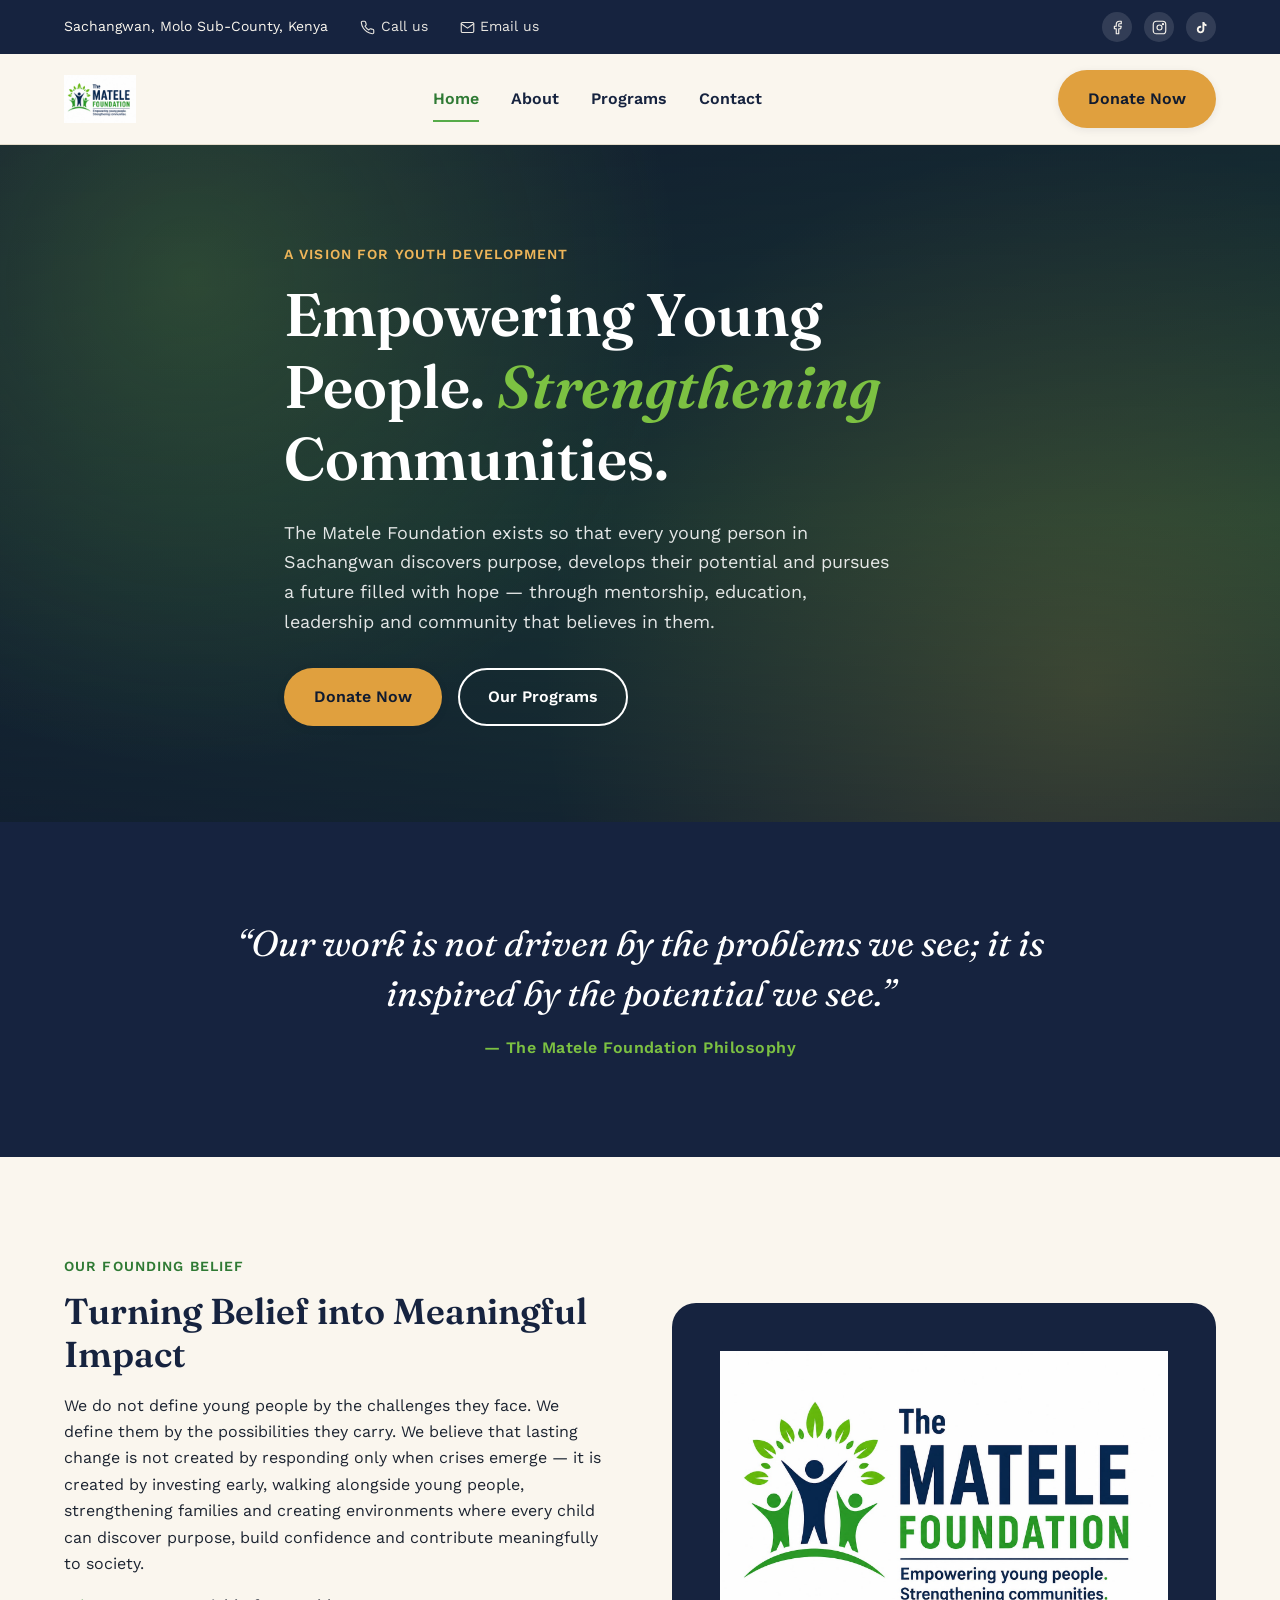
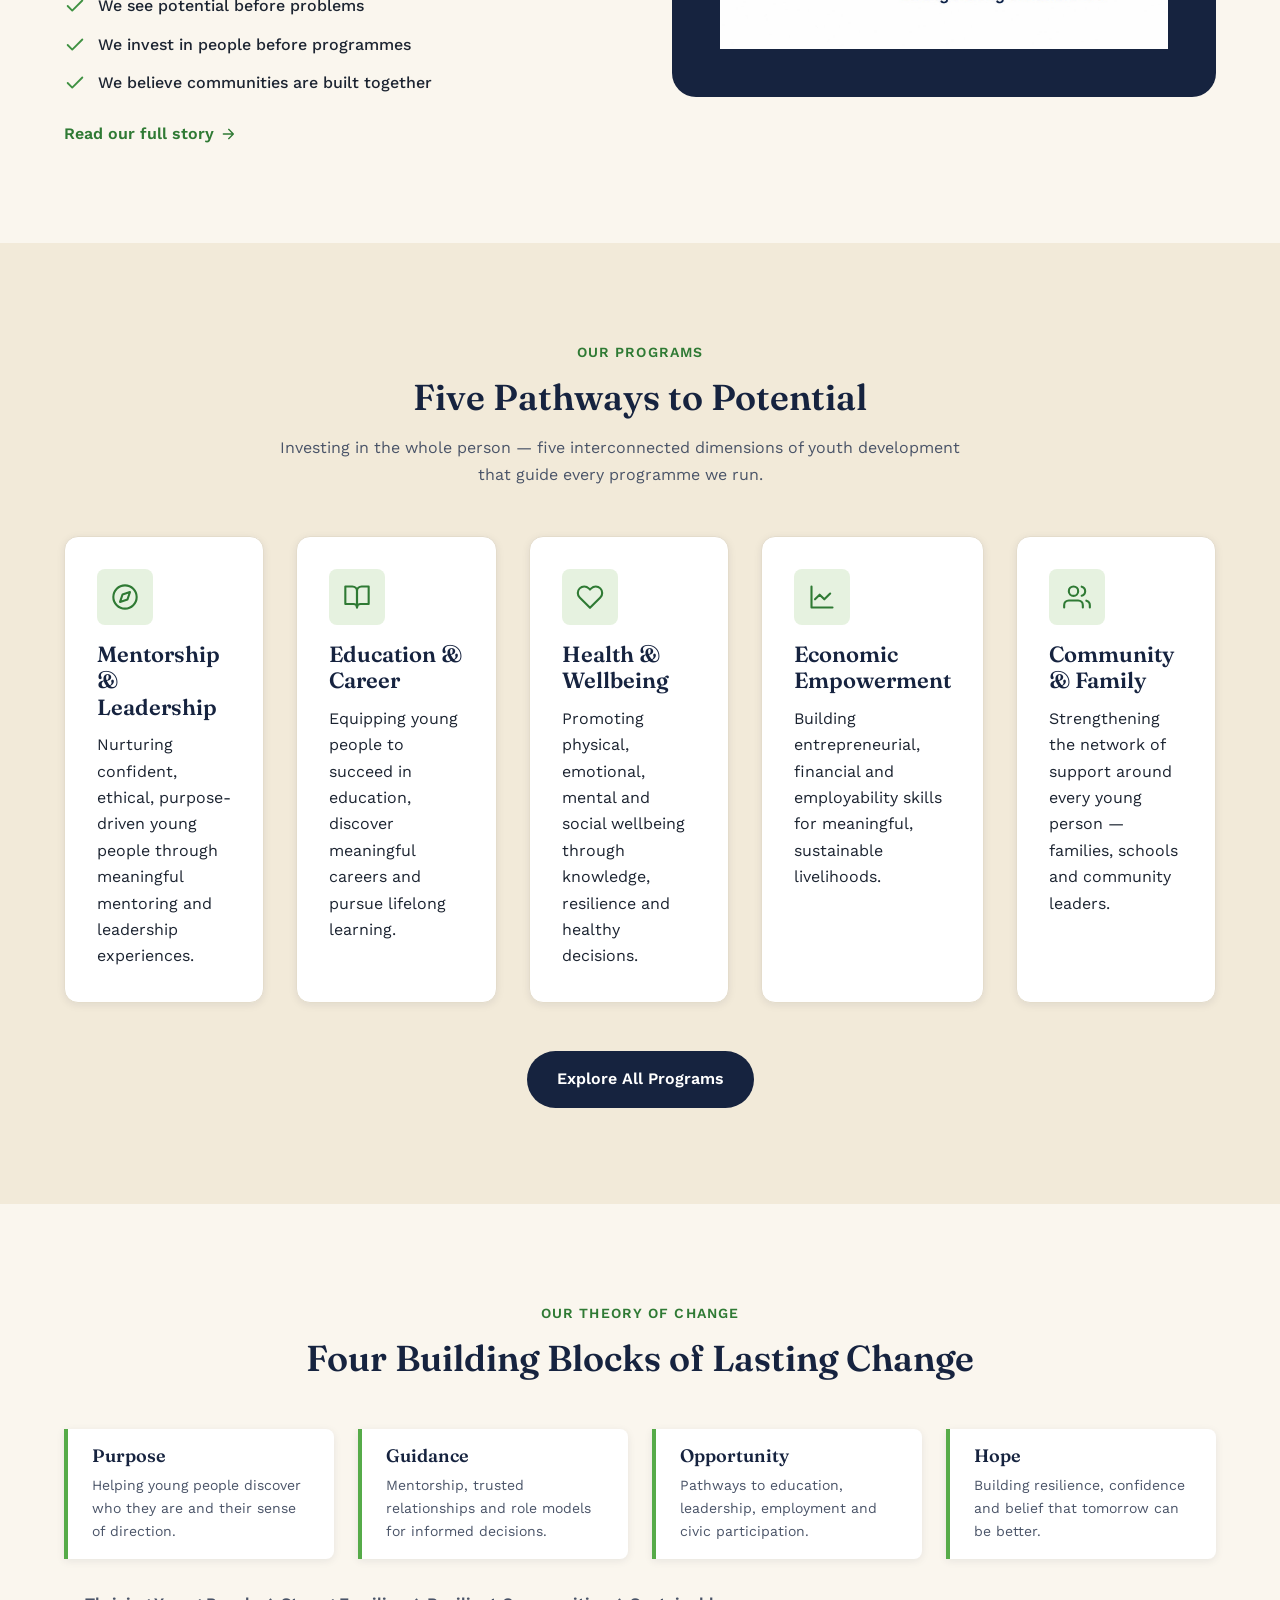
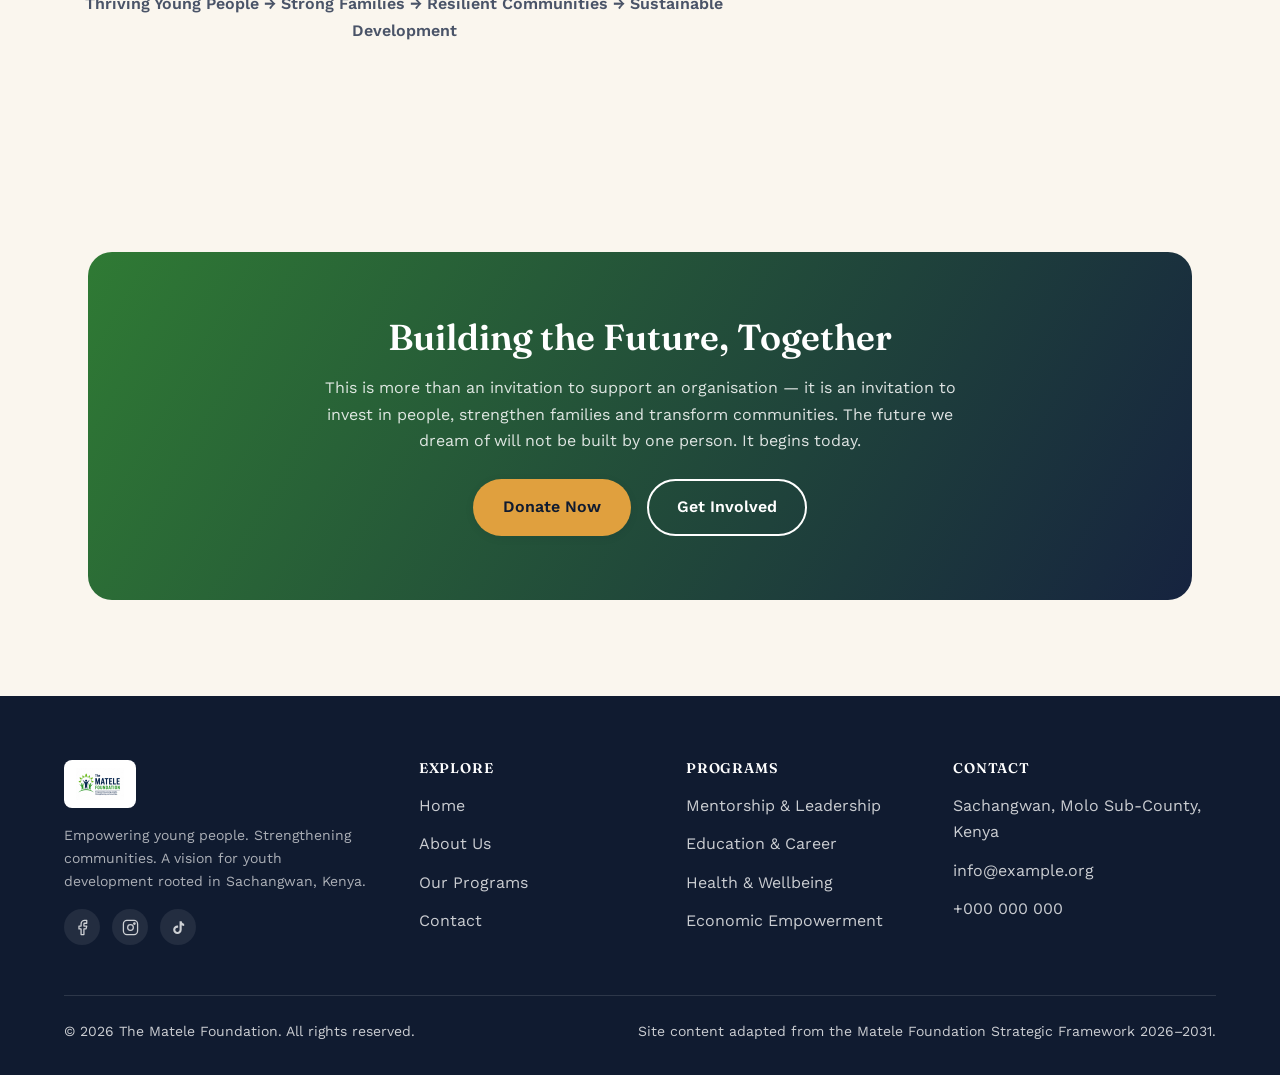
==== index.html @ 66186ff9 "Initial commit: Matele Foundation website Static responsive site (Home, About, Programs, Contact) bu" ====
<!DOCTYPE html>
<html lang="en">
<head>
  <meta charset="UTF-8" />
  <meta name="viewport" content="width=device-width, initial-scale=1" />
  <title>The Matele Foundation | Empowering Young People, Strengthening Communities</title>
  <meta name="description" content="The Matele Foundation is a youth development organisation in Sachangwan, Kenya, empowering children and young people through mentorship, education, leadership and community partnership." />
  <link rel="icon" href="assets/images/matele-logo.jpeg" type="image/jpeg" />
  <link rel="preconnect" href="https://fonts.googleapis.com" />
  <link rel="preconnect" href="https://fonts.gstatic.com" crossorigin />
  <link href="https://fonts.googleapis.com/css2?family=Fraunces:ital,wght@0,600;0,700;1,600&family=Work+Sans:wght@400;500;600;700&display=swap" rel="stylesheet" />
  <link rel="stylesheet" href="css/style.css" />
</head>
<body>
  <a class="skip-link" href="#main">Skip to main content</a>

  <div class="topbar">
    <div class="container">
      <div class="topbar-info">
        <span>
          <!-- TODO: add physical address here -->
          Sachangwan, Molo Sub-County, Kenya
        </span>
        <a href="tel:+000000000">
          <svg width="15" height="15" viewBox="0 0 24 24" fill="none" stroke="currentColor" stroke-width="1.8" stroke-linecap="round" stroke-linejoin="round"><path d="M22 16.92v3a2 2 0 0 1-2.18 2 19.79 19.79 0 0 1-8.63-3.07 19.5 19.5 0 0 1-6-6 19.79 19.79 0 0 1-3.07-8.67A2 2 0 0 1 4.11 2h3a2 2 0 0 1 2 1.72c.127.96.362 1.903.7 2.81a2 2 0 0 1-.45 2.11L8.09 9.91a16 16 0 0 0 6 6l1.27-1.27a2 2 0 0 1 2.11-.45c.907.338 1.85.573 2.81.7A2 2 0 0 1 22 16.92z"/></svg>
          <!-- TODO: add phone number here -->
          Call us
        </a>
        <a href="mailto:info@example.org">
          <svg width="15" height="15" viewBox="0 0 24 24" fill="none" stroke="currentColor" stroke-width="1.8" stroke-linecap="round" stroke-linejoin="round"><path d="M4 4h16v16H4z" stroke="none"/><path d="M22 6 12 13 2 6"/><rect x="2" y="4" width="20" height="16" rx="2"/></svg>
          <!-- TODO: add email address here -->
          Email us
        </a>
      </div>
      <div class="topbar-social">
<a href="https://www.facebook.com/share/1H4xpjEiQx/" target="_blank" rel="noopener" aria-label="Facebook"><svg viewBox="0 0 24 24" fill="none" stroke="currentColor" stroke-width="1.8" stroke-linecap="round" stroke-linejoin="round"><path d="M18 2h-3a5 5 0 0 0-5 5v3H7v4h3v8h4v-8h3l1-4h-4V7a1 1 0 0 1 1-1h3z"/></svg></a>
        <a href="https://www.instagram.com/thematelefoundation?igsh=NDdiMDM2cmlqcXQ2" target="_blank" rel="noopener" aria-label="Instagram"><svg viewBox="0 0 24 24" fill="none" stroke="currentColor" stroke-width="1.8" stroke-linecap="round" stroke-linejoin="round"><rect x="2" y="2" width="20" height="20" rx="5"/><circle cx="12" cy="12" r="4"/><circle cx="17.5" cy="6.5" r="1"/></svg></a>
        <a href="https://www.tiktok.com/@thematelefoundation?_r=1&amp;_t=ZT-98UQlSihZBl" target="_blank" rel="noopener" aria-label="TikTok"><svg viewBox="0 0 24 24" fill="currentColor" stroke="none"><path d="M16.5 3c.3 1.9 1.6 3.4 3.5 3.8v3c-1.3 0-2.5-.4-3.5-1.1v6.6c0 3.3-2.7 6-6 6s-6-2.7-6-6 2.7-6 6-6c.3 0 .7 0 1 .1v3.1c-.3-.1-.7-.2-1-.2-1.7 0-3 1.3-3 3s1.3 3 3 3 3-1.3 3-3V3h3z"/></svg></a>
      </div>
    </div>
  </div>

  <header class="site-header">
    <div class="container navbar">
      <a class="brand" href="index.html">
        <img src="assets/images/matele-logo.jpeg" alt="The Matele Foundation logo" />
      </a>

      <nav class="nav-links" id="nav-links" aria-label="Primary">
        <a href="index.html" aria-current="page">Home</a>
        <a href="about.html">About</a>
        <a href="programs.html">Programs</a>
        <a href="contact.html">Contact</a>
      </nav>

      <div class="nav-actions">
        <a class="btn btn-cta" href="contact.html#donate">Donate Now</a>
        <button class="nav-toggle" aria-label="Toggle navigation menu" aria-expanded="false" aria-controls="nav-links">
          <svg viewBox="0 0 24 24" fill="none" stroke="currentColor" stroke-width="1.8" stroke-linecap="round" stroke-linejoin="round"><path d="M3 6h18M3 12h18M3 18h18"/></svg>
        </button>
      </div>
    </div>
  </header>

  <main id="main">
    <section class="hero">
      <div class="hero-pattern" aria-hidden="true"></div>
      <div class="container hero-inner">
        <span class="eyebrow">A Vision for Youth Development</span>
        <h1>Empowering Young People. <em>Strengthening</em> Communities.</h1>
        <p class="lead">
          The Matele Foundation exists so that every young person in Sachangwan discovers
          purpose, develops their potential and pursues a future filled with hope &mdash;
          through mentorship, education, leadership and community that believes in them.
        </p>
        <div class="hero-actions">
          <a class="btn btn-cta" href="contact.html#donate">Donate Now</a>
          <a class="btn btn-outline on-dark" href="programs.html">Our Programs</a>
        </div>
      </div>
    </section>

    <section class="quote-band">
      <div class="container reveal">
        <blockquote>
          &ldquo;Our work is not driven by the problems we see; it is inspired by the potential we see.&rdquo;
        </blockquote>
        <cite>&mdash; The Matele Foundation Philosophy</cite>
      </div>
    </section>

    <section>
      <div class="container split">
        <div class="reveal">
          <span class="eyebrow">Our Founding Belief</span>
          <h2>Turning Belief into Meaningful Impact</h2>
          <p>
            We do not define young people by the challenges they face. We define them by the
            possibilities they carry. We believe that lasting change is not created by responding
            only when crises emerge &mdash; it is created by investing early, walking alongside
            young people, strengthening families and creating environments where every child
            can discover purpose, build confidence and contribute meaningfully to society.
          </p>
          <ul class="check-list">
            <li>
              <svg viewBox="0 0 24 24" fill="none" stroke="currentColor" stroke-width="2" stroke-linecap="round" stroke-linejoin="round"><path d="M20 6 9 17l-5-5"/></svg>
              We see potential before problems
            </li>
            <li>
              <svg viewBox="0 0 24 24" fill="none" stroke="currentColor" stroke-width="2" stroke-linecap="round" stroke-linejoin="round"><path d="M20 6 9 17l-5-5"/></svg>
              We invest in people before programmes
            </li>
            <li>
              <svg viewBox="0 0 24 24" fill="none" stroke="currentColor" stroke-width="2" stroke-linecap="round" stroke-linejoin="round"><path d="M20 6 9 17l-5-5"/></svg>
              We believe communities are built together
            </li>
          </ul>
          <a class="card-link" href="about.html">
            Read our full story
            <svg viewBox="0 0 24 24" fill="none" stroke="currentColor" stroke-width="2" stroke-linecap="round" stroke-linejoin="round"><path d="M5 12h14M13 5l7 7-7 7"/></svg>
          </a>
        </div>
        <div class="split-media reveal" aria-hidden="true">
          <img src="assets/images/matele-logo.jpeg" alt="" />
        </div>
      </div>
    </section>

    <section class="bg-cream-dark">
      <div class="container">
        <div class="section-head center reveal">
          <span class="eyebrow">Our Programs</span>
          <h2>Five Pathways to Potential</h2>
          <p class="text-muted">
            Investing in the whole person &mdash; five interconnected dimensions of youth
            development that guide every programme we run.
          </p>
        </div>

        <div class="grid grid-5">
          <article class="card reveal">
            <div class="card-icon">
              <svg viewBox="0 0 24 24" fill="none" stroke="currentColor" stroke-width="1.8" stroke-linecap="round" stroke-linejoin="round"><circle cx="12" cy="12" r="10"/><path d="m16.24 7.76-2.12 6.36-6.36 2.12 2.12-6.36z"/></svg>
            </div>
            <h3>Mentorship &amp; Leadership</h3>
            <p>Nurturing confident, ethical, purpose-driven young people through meaningful mentoring and leadership experiences.</p>
          </article>

          <article class="card reveal">
            <div class="card-icon">
              <svg viewBox="0 0 24 24" fill="none" stroke="currentColor" stroke-width="1.8" stroke-linecap="round" stroke-linejoin="round"><path d="M2 3h6a4 4 0 0 1 4 4v14a3 3 0 0 0-3-3H2z"/><path d="M22 3h-6a4 4 0 0 0-4 4v14a3 3 0 0 1 3-3h7z"/></svg>
            </div>
            <h3>Education &amp; Career</h3>
            <p>Equipping young people to succeed in education, discover meaningful careers and pursue lifelong learning.</p>
          </article>

          <article class="card reveal">
            <div class="card-icon">
              <svg viewBox="0 0 24 24" fill="none" stroke="currentColor" stroke-width="1.8" stroke-linecap="round" stroke-linejoin="round"><path d="M20.84 4.61a5.5 5.5 0 0 0-7.78 0L12 5.67l-1.06-1.06a5.5 5.5 0 1 0-7.78 7.78L12 21.23l8.84-8.84a5.5 5.5 0 0 0 0-7.78z"/></svg>
            </div>
            <h3>Health &amp; Wellbeing</h3>
            <p>Promoting physical, emotional, mental and social wellbeing through knowledge, resilience and healthy decisions.</p>
          </article>

          <article class="card reveal">
            <div class="card-icon">
              <svg viewBox="0 0 24 24" fill="none" stroke="currentColor" stroke-width="1.8" stroke-linecap="round" stroke-linejoin="round"><path d="M3 3v18h18"/><path d="m19 9-5 5-4-4-4 4"/></svg>
            </div>
            <h3>Economic Empowerment</h3>
            <p>Building entrepreneurial, financial and employability skills for meaningful, sustainable livelihoods.</p>
          </article>

          <article class="card reveal">
            <div class="card-icon">
              <svg viewBox="0 0 24 24" fill="none" stroke="currentColor" stroke-width="1.8" stroke-linecap="round" stroke-linejoin="round"><path d="M17 21v-2a4 4 0 0 0-4-4H5a4 4 0 0 0-4 4v2"/><circle cx="9" cy="7" r="4"/><path d="M23 21v-2a4 4 0 0 0-3-3.87"/><path d="M16 3.13a4 4 0 0 1 0 7.75"/></svg>
            </div>
            <h3>Community &amp; Family</h3>
            <p>Strengthening the network of support around every young person &mdash; families, schools and community leaders.</p>
          </article>
        </div>

        <div class="text-center" style="margin-top: var(--space-6);">
          <a class="btn btn-primary" href="programs.html">Explore All Programs</a>
        </div>
      </div>
    </section>

    <section>
      <div class="container">
        <div class="section-head center reveal">
          <span class="eyebrow">Our Theory of Change</span>
          <h2>Four Building Blocks of Lasting Change</h2>
        </div>
        <div class="grid grid-4 reveal" style="gap: var(--space-4);">
          <div class="mini-card">
            <h4>Purpose</h4>
            <p>Helping young people discover who they are and their sense of direction.</p>
          </div>
          <div class="mini-card">
            <h4>Guidance</h4>
            <p>Mentorship, trusted relationships and role models for informed decisions.</p>
          </div>
          <div class="mini-card">
            <h4>Opportunity</h4>
            <p>Pathways to education, leadership, employment and civic participation.</p>
          </div>
          <div class="mini-card">
            <h4>Hope</h4>
            <p>Building resilience, confidence and belief that tomorrow can be better.</p>
          </div>
        </div>
        <p class="text-center text-muted reveal" style="margin-top: var(--space-5); font-weight: 600;">
          Thriving Young People &rarr; Strong Families &rarr; Resilient Communities &rarr; Sustainable Development
        </p>
      </div>
    </section>

    <section>
      <div class="container">
        <div class="cta-band reveal">
          <h2>Building the Future, Together</h2>
          <p>
            This is more than an invitation to support an organisation &mdash; it is an
            invitation to invest in people, strengthen families and transform communities.
            The future we dream of will not be built by one person. It begins today.
          </p>
          <div class="hero-actions">
            <a class="btn btn-cta" href="contact.html#donate">Donate Now</a>
            <a class="btn btn-outline on-dark" href="contact.html">Get Involved</a>
          </div>
        </div>
      </div>
    </section>
  </main>

  <footer class="site-footer">
    <div class="container">
      <div class="footer-grid">
        <div class="footer-brand">
          <img src="assets/images/matele-logo.jpeg" alt="The Matele Foundation logo" />
          <p>Empowering young people. Strengthening communities. A vision for youth development rooted in Sachangwan, Kenya.</p>
          <div class="footer-social">
<a href="https://www.facebook.com/share/1H4xpjEiQx/" target="_blank" rel="noopener" aria-label="Facebook"><svg viewBox="0 0 24 24" fill="none" stroke="currentColor" stroke-width="1.8" stroke-linecap="round" stroke-linejoin="round"><path d="M18 2h-3a5 5 0 0 0-5 5v3H7v4h3v8h4v-8h3l1-4h-4V7a1 1 0 0 1 1-1h3z"/></svg></a>
            <a href="https://www.instagram.com/thematelefoundation?igsh=NDdiMDM2cmlqcXQ2" target="_blank" rel="noopener" aria-label="Instagram"><svg viewBox="0 0 24 24" fill="none" stroke="currentColor" stroke-width="1.8" stroke-linecap="round" stroke-linejoin="round"><rect x="2" y="2" width="20" height="20" rx="5"/><circle cx="12" cy="12" r="4"/><circle cx="17.5" cy="6.5" r="1"/></svg></a>
            <a href="https://www.tiktok.com/@thematelefoundation?_r=1&amp;_t=ZT-98UQlSihZBl" target="_blank" rel="noopener" aria-label="TikTok"><svg viewBox="0 0 24 24" fill="currentColor" stroke="none"><path d="M16.5 3c.3 1.9 1.6 3.4 3.5 3.8v3c-1.3 0-2.5-.4-3.5-1.1v6.6c0 3.3-2.7 6-6 6s-6-2.7-6-6 2.7-6 6-6c.3 0 .7 0 1 .1v3.1c-.3-.1-.7-.2-1-.2-1.7 0-3 1.3-3 3s1.3 3 3 3 3-1.3 3-3V3h3z"/></svg></a>
          </div>
        </div>
        <div class="footer-col">
          <h4>Explore</h4>
          <ul>
            <li><a href="index.html">Home</a></li>
            <li><a href="about.html">About Us</a></li>
            <li><a href="programs.html">Our Programs</a></li>
            <li><a href="contact.html">Contact</a></li>
          </ul>
        </div>
        <div class="footer-col">
          <h4>Programs</h4>
          <ul>
            <li><a href="programs.html#mentorship">Mentorship &amp; Leadership</a></li>
            <li><a href="programs.html#education">Education &amp; Career</a></li>
            <li><a href="programs.html#health">Health &amp; Wellbeing</a></li>
            <li><a href="programs.html#economic">Economic Empowerment</a></li>
          </ul>
        </div>
        <div class="footer-col">
          <h4>Contact</h4>
          <ul>
            <!-- TODO: replace with real contact details -->
            <li>Sachangwan, Molo Sub-County, Kenya</li>
            <li><a href="mailto:info@example.org">info@example.org</a></li>
            <li><a href="tel:+000000000">+000 000 000</a></li>
          </ul>
        </div>
      </div>
      <div class="footer-bottom">
        <span>&copy; <span id="year"></span> The Matele Foundation. All rights reserved.</span>
        <span>Site content adapted from the Matele Foundation Strategic Framework 2026&ndash;2031.</span>
      </div>
    </div>
  </footer>

  <script src="js/main.js"></script>
  <script>document.getElementById("year").textContent = new Date().getFullYear();</script>
</body>
</html>
---- css/style.css ----
/* ==========================================================================
   Matele Foundation — Design Tokens
   Palette derived from the Foundation logo (navy + two-tone green),
   with a warm amber accent reserved for Donate / primary CTAs.
   ========================================================================== */

:root {
  /* Brand colors */
  --color-navy-900: #101b30;
  --color-navy-800: #16233f;
  --color-navy-700: #223458;
  --color-navy-600: #3a4d76;
  --color-green-700: #2f7a34;
  --color-green-600: #3f9142;
  --color-green-500: #56ab49;
  --color-green-400: #7cc142;
  --color-green-100: #e6f2e0;
  --color-amber-600: #c8862a;
  --color-amber-500: #e0a03e;
  --color-amber-400: #eeb559;
  --color-amber-100: #fbead0;

  /* Neutrals */
  --color-cream: #faf6ee;
  --color-cream-dark: #f2ead9;
  --color-white: #ffffff;
  --color-ink: #1c2431;
  --color-ink-soft: #4a5468;
  --color-border: #e4dccb;

  /* Semantic tokens */
  --color-bg: var(--color-cream);
  --color-surface: var(--color-white);
  --color-text: var(--color-ink);
  --color-text-muted: var(--color-ink-soft);
  --color-primary: var(--color-green-600);
  --color-primary-dark: var(--color-green-700);
  --color-accent: var(--color-navy-800);
  --color-cta: var(--color-amber-500);
  --color-cta-dark: var(--color-amber-600);
  --color-focus: var(--color-green-500);

  /* Typography */
  --font-display: "Fraunces", "Georgia", serif;
  --font-body: "Work Sans", "Segoe UI", system-ui, sans-serif;

  --fs-sm: 0.875rem;
  --fs-base: 1rem;
  --fs-md: 1.125rem;
  --fs-lg: 1.375rem;
  --fs-xl: 1.75rem;
  --fs-2xl: 2.25rem;
  --fs-3xl: 3rem;
  --fs-4xl: 3.75rem;

  /* Spacing (4/8pt rhythm) */
  --space-1: 0.5rem;
  --space-2: 0.75rem;
  --space-3: 1rem;
  --space-4: 1.5rem;
  --space-5: 2rem;
  --space-6: 3rem;
  --space-7: 4rem;
  --space-8: 6rem;

  /* Layout */
  --container-max: 1200px;
  --radius-sm: 8px;
  --radius-md: 14px;
  --radius-lg: 24px;
  --shadow-sm: 0 2px 8px rgba(16, 27, 48, 0.08);
  --shadow-md: 0 12px 32px rgba(16, 27, 48, 0.12);
  --transition-fast: 180ms ease;
  --transition-base: 260ms ease;
}

/* ==========================================================================
   Reset & base
   ========================================================================== */

*,
*::before,
*::after {
  box-sizing: border-box;
}

html {
  scroll-behavior: smooth;
}

@media (prefers-reduced-motion: reduce) {
  html {
    scroll-behavior: auto;
  }
  *,
  *::before,
  *::after {
    animation-duration: 0.01ms !important;
    animation-iteration-count: 1 !important;
    transition-duration: 0.01ms !important;
    scroll-behavior: auto !important;
  }
}

body {
  margin: 0;
  min-height: 100dvh;
  font-family: var(--font-body);
  font-size: var(--fs-base);
  line-height: 1.65;
  color: var(--color-text);
  background: var(--color-bg);
  -webkit-font-smoothing: antialiased;
}

img {
  max-width: 100%;
  display: block;
}

a {
  color: inherit;
  text-decoration: none;
}

ul {
  list-style: none;
  margin: 0;
  padding: 0;
}

h1,
h2,
h3,
h4 {
  font-family: var(--font-display);
  color: var(--color-navy-800);
  line-height: 1.2;
  margin: 0 0 var(--space-3);
  font-weight: 600;
}

h1 {
  font-size: var(--fs-4xl);
}
h2 {
  font-size: var(--fs-2xl);
}
h3 {
  font-size: var(--fs-lg);
}
h4 {
  font-size: var(--fs-md);
}

p {
  margin: 0 0 var(--space-3);
  max-width: 68ch;
}

button {
  font-family: inherit;
}

/* Focus visibility (accessibility) */
a:focus-visible,
button:focus-visible,
input:focus-visible,
textarea:focus-visible,
select:focus-visible {
  outline: 3px solid var(--color-focus);
  outline-offset: 3px;
  border-radius: var(--radius-sm);
}

/* Skip link */
.skip-link {
  position: absolute;
  left: -9999px;
  top: 0;
  background: var(--color-navy-800);
  color: var(--color-white);
  padding: var(--space-2) var(--space-3);
  z-index: 1000;
  border-radius: 0 0 var(--radius-sm) 0;
}

.skip-link:focus {
  left: 0;
}

/* ==========================================================================
   Layout helpers
   ========================================================================== */

.container {
  width: 100%;
  max-width: var(--container-max);
  margin-inline: auto;
  padding-inline: var(--space-4);
}

section {
  padding-block: var(--space-8);
}

.section-tight {
  padding-block: var(--space-6);
}

.eyebrow {
  display: inline-block;
  font-family: var(--font-body);
  font-weight: 600;
  font-size: var(--fs-sm);
  letter-spacing: 0.08em;
  text-transform: uppercase;
  color: var(--color-primary-dark);
  margin-bottom: var(--space-2);
}

.section-head {
  max-width: 720px;
  margin-bottom: var(--space-6);
}

.section-head.center {
  margin-inline: auto;
  text-align: center;
}

.text-muted {
  color: var(--color-text-muted);
}

.grid {
  display: grid;
  gap: var(--space-5);
}

.grid-2 {
  grid-template-columns: repeat(2, 1fr);
}

.grid-3 {
  grid-template-columns: repeat(3, 1fr);
}

.grid-4 {
  grid-template-columns: repeat(4, 1fr);
}

.grid-5 {
  grid-template-columns: repeat(5, 1fr);
}

@media (max-width: 1024px) {
  .grid-4,
  .grid-5 {
    grid-template-columns: repeat(2, 1fr);
  }
}

@media (max-width: 768px) {
  .grid-2,
  .grid-3,
  .grid-4,
  .grid-5 {
    grid-template-columns: 1fr;
  }
}

/* ==========================================================================
   Buttons
   ========================================================================== */

.btn {
  display: inline-flex;
  align-items: center;
  justify-content: center;
  gap: var(--space-2);
  padding: 0.85rem 1.75rem;
  border-radius: 999px;
  font-weight: 600;
  font-size: var(--fs-base);
  border: 2px solid transparent;
  cursor: pointer;
  transition: transform var(--transition-fast), box-shadow var(--transition-fast),
    background-color var(--transition-fast), color var(--transition-fast),
    border-color var(--transition-fast);
  min-height: 44px;
  touch-action: manipulation;
}

.btn:hover {
  transform: translateY(-2px);
}

.btn:active {
  transform: translateY(0);
}

.btn-cta {
  background: var(--color-cta);
  color: var(--color-navy-900);
  box-shadow: var(--shadow-sm);
}

.btn-cta:hover {
  background: var(--color-cta-dark);
  box-shadow: var(--shadow-md);
}

.btn-primary {
  background: var(--color-navy-800);
  color: var(--color-white);
}

.btn-primary:hover {
  background: var(--color-navy-700);
  box-shadow: var(--shadow-md);
}

.btn-outline {
  background: transparent;
  border-color: var(--color-navy-800);
  color: var(--color-navy-800);
}

.btn-outline.on-dark {
  border-color: var(--color-white);
  color: var(--color-white);
}

.btn-outline:hover {
  background: var(--color-navy-800);
  color: var(--color-white);
}

.btn-outline.on-dark:hover {
  background: var(--color-white);
  color: var(--color-navy-800);
}

.btn[disabled] {
  opacity: 0.5;
  cursor: not-allowed;
  transform: none;
}

/* ==========================================================================
   Header / Navigation
   ========================================================================== */

.topbar {
  background: var(--color-navy-800);
  color: var(--color-cream);
  font-size: var(--fs-sm);
}

.topbar .container {
  display: flex;
  align-items: center;
  justify-content: space-between;
  padding-block: var(--space-2);
  gap: var(--space-4);
  flex-wrap: wrap;
}

.topbar-info {
  display: flex;
  gap: var(--space-5);
  flex-wrap: wrap;
}

.topbar-info a {
  display: inline-flex;
  align-items: center;
  gap: 0.4em;
  opacity: 0.92;
}

.topbar-info a:hover {
  opacity: 1;
  text-decoration: underline;
}

.topbar-social {
  display: flex;
  gap: var(--space-2);
}

.topbar-social a {
  width: 30px;
  height: 30px;
  display: inline-flex;
  align-items: center;
  justify-content: center;
  border-radius: 50%;
  background: rgba(255, 255, 255, 0.12);
  transition: background var(--transition-fast);
}

.topbar-social a:hover {
  background: var(--color-green-500);
}

.topbar-social svg {
  width: 15px;
  height: 15px;
}

.site-header {
  position: sticky;
  top: 0;
  z-index: 100;
  background: var(--color-cream);
  border-bottom: 1px solid var(--color-border);
}

.navbar {
  display: flex;
  align-items: center;
  justify-content: space-between;
  padding-block: var(--space-3);
  gap: var(--space-4);
}

.brand {
  display: flex;
  align-items: center;
  gap: var(--space-2);
  min-width: 0;
}

.brand img {
  height: 48px;
  width: auto;
}

.nav-links {
  display: flex;
  align-items: center;
  gap: var(--space-5);
  font-weight: 600;
}

.nav-links a {
  position: relative;
  padding-block: var(--space-1);
  color: var(--color-navy-800);
}

.nav-links a::after {
  content: "";
  position: absolute;
  left: 0;
  bottom: -2px;
  height: 2px;
  width: 0;
  background: var(--color-green-500);
  transition: width var(--transition-fast);
}

.nav-links a:hover::after,
.nav-links a[aria-current="page"]::after {
  width: 100%;
}

.nav-links a[aria-current="page"] {
  color: var(--color-green-700);
}

.nav-actions {
  display: flex;
  align-items: center;
  gap: var(--space-3);
}

.nav-toggle {
  display: none;
  background: none;
  border: none;
  cursor: pointer;
  padding: var(--space-1);
  min-width: 44px;
  min-height: 44px;
  align-items: center;
  justify-content: center;
}

.nav-toggle svg {
  width: 26px;
  height: 26px;
}

@media (max-width: 900px) {
  .topbar-info span:nth-child(1) {
    display: none;
  }

  .nav-toggle {
    display: inline-flex;
  }

  .nav-links {
    position: absolute;
    top: 100%;
    left: 0;
    right: 0;
    background: var(--color-cream);
    border-bottom: 1px solid var(--color-border);
    flex-direction: column;
    align-items: flex-start;
    gap: 0;
    padding: var(--space-3) var(--space-4) var(--space-4);
    display: none;
    box-shadow: var(--shadow-sm);
  }

  .nav-links.open {
    display: flex;
  }

  .nav-links a {
    width: 100%;
    padding-block: var(--space-2);
    border-bottom: 1px solid var(--color-border);
  }

  .nav-actions .btn-cta {
    padding: 0.65rem 1.25rem;
    font-size: var(--fs-sm);
  }
}

/* ==========================================================================
   Hero
   ========================================================================== */

.hero {
  position: relative;
  color: var(--color-white);
  background: linear-gradient(180deg, rgba(16, 27, 48, 0.78), rgba(16, 27, 48, 0.55) 55%, rgba(16, 27, 48, 0.85)),
    linear-gradient(135deg, var(--color-navy-900), var(--color-green-700));
  padding-block: var(--space-8);
  overflow: hidden;
}

.hero-inner {
  position: relative;
  max-width: 760px;
  z-index: 1;
}

.hero .eyebrow {
  color: var(--color-amber-400);
}

.hero h1 {
  color: var(--color-white);
  font-size: clamp(2.5rem, 5vw, var(--fs-4xl));
  margin-bottom: var(--space-4);
}

.hero h1 em {
  font-style: italic;
  color: var(--color-green-400);
}

.hero p.lead {
  font-size: var(--fs-md);
  color: rgba(255, 255, 255, 0.88);
  max-width: 56ch;
}

.hero-actions {
  display: flex;
  gap: var(--space-3);
  flex-wrap: wrap;
  margin-top: var(--space-5);
}

.hero-pattern {
  position: absolute;
  inset: 0;
  background-image: radial-gradient(circle at 15% 20%, rgba(124, 193, 66, 0.25), transparent 40%),
    radial-gradient(circle at 85% 80%, rgba(224, 160, 62, 0.18), transparent 45%);
  pointer-events: none;
}

.page-hero {
  padding-block: var(--space-7);
}

.page-hero h1 {
  color: var(--color-white);
  font-size: clamp(2rem, 4vw, var(--fs-3xl));
}

/* ==========================================================================
   Cards
   ========================================================================== */

.card {
  background: var(--color-surface);
  border-radius: var(--radius-md);
  padding: var(--space-5);
  box-shadow: var(--shadow-sm);
  border: 1px solid var(--color-border);
  transition: transform var(--transition-base), box-shadow var(--transition-base);
}

.card:hover {
  transform: translateY(-4px);
  box-shadow: var(--shadow-md);
}

.card-icon {
  width: 56px;
  height: 56px;
  border-radius: var(--radius-sm);
  background: var(--color-green-100);
  color: var(--color-green-700);
  display: inline-flex;
  align-items: center;
  justify-content: center;
  margin-bottom: var(--space-3);
}

.card-icon svg {
  width: 28px;
  height: 28px;
}

.card h3 {
  margin-bottom: var(--space-2);
}

.card p:last-child {
  margin-bottom: 0;
}

.card-link {
  display: inline-flex;
  align-items: center;
  gap: 0.4em;
  margin-top: var(--space-2);
  font-weight: 600;
  color: var(--color-green-700);
}

.card-link svg {
  width: 16px;
  height: 16px;
  transition: transform var(--transition-fast);
}

.card-link:hover svg {
  transform: translateX(3px);
}

/* Value / pillar mini cards */
.mini-card {
  border-left: 4px solid var(--color-green-500);
  padding: var(--space-3) var(--space-4);
  background: var(--color-surface);
  border-radius: 0 var(--radius-sm) var(--radius-sm) 0;
  box-shadow: var(--shadow-sm);
}

.mini-card h4 {
  margin-bottom: var(--space-1);
  color: var(--color-navy-800);
}

.mini-card p {
  margin-bottom: 0;
  color: var(--color-text-muted);
  font-size: var(--fs-sm);
}

/* ==========================================================================
   Split / two-column feature section
   ========================================================================== */

.split {
  display: grid;
  grid-template-columns: 1fr 1fr;
  gap: var(--space-7);
  align-items: center;
}

@media (max-width: 900px) {
  .split {
    grid-template-columns: 1fr;
    gap: var(--space-5);
  }
}

.split-media {
  background: var(--color-navy-800);
  border-radius: var(--radius-lg);
  min-height: 320px;
  display: flex;
  align-items: center;
  justify-content: center;
  color: var(--color-white);
  position: relative;
  overflow: hidden;
}

.split-media.alt {
  background: linear-gradient(155deg, var(--color-green-700), var(--color-green-500));
}

.split-media img {
  width: 100%;
  height: 100%;
  object-fit: contain;
  padding: var(--space-6);
}

.check-list li {
  display: flex;
  align-items: flex-start;
  gap: var(--space-2);
  margin-bottom: var(--space-2);
  font-weight: 500;
}

.check-list svg {
  flex-shrink: 0;
  width: 22px;
  height: 22px;
  color: var(--color-green-600);
  margin-top: 2px;
}

/* ==========================================================================
   Quote / philosophy band
   ========================================================================== */

.quote-band {
  background: var(--color-navy-800);
  color: var(--color-white);
  text-align: center;
}

.quote-band blockquote {
  font-family: var(--font-display);
  font-size: clamp(1.5rem, 3vw, var(--fs-2xl));
  font-style: italic;
  max-width: 820px;
  margin: 0 auto var(--space-3);
  color: var(--color-white);
  line-height: 1.4;
}

.quote-band cite {
  font-style: normal;
  color: var(--color-green-400);
  font-weight: 600;
  letter-spacing: 0.03em;
}

/* ==========================================================================
   Stats
   ========================================================================== */

.stats-band {
  background: var(--color-cream-dark);
  border-top: 1px solid var(--color-border);
  border-bottom: 1px solid var(--color-border);
}

.stat {
  text-align: center;
}

.stat .num {
  font-family: var(--font-display);
  font-size: var(--fs-3xl);
  color: var(--color-green-700);
  font-weight: 600;
  display: block;
}

.stat .label {
  color: var(--color-text-muted);
  font-weight: 600;
  font-size: var(--fs-sm);
  text-transform: uppercase;
  letter-spacing: 0.04em;
}

/* ==========================================================================
   CTA band
   ========================================================================== */

.cta-band {
  background: linear-gradient(120deg, var(--color-green-700), var(--color-navy-800));
  color: var(--color-white);
  border-radius: var(--radius-lg);
  padding: var(--space-7) var(--space-6);
  text-align: center;
  margin-inline: var(--space-4);
}

.cta-band h2 {
  color: var(--color-white);
}

.cta-band p {
  margin-inline: auto;
  color: rgba(255, 255, 255, 0.85);
}

.cta-band .hero-actions {
  justify-content: center;
  margin-top: var(--space-4);
}

/* ==========================================================================
   Timeline / stage steps (Purpose Project)
   ========================================================================== */

.steps {
  display: grid;
  grid-template-columns: repeat(4, 1fr);
  gap: var(--space-4);
  counter-reset: step;
}

@media (max-width: 900px) {
  .steps {
    grid-template-columns: repeat(2, 1fr);
  }
}

@media (max-width: 560px) {
  .steps {
    grid-template-columns: 1fr;
  }
}

.step {
  position: relative;
  background: var(--color-surface);
  border-radius: var(--radius-md);
  padding: var(--space-5) var(--space-4);
  border: 1px solid var(--color-border);
}

.step .step-num {
  counter-increment: step;
  display: inline-flex;
  align-items: center;
  justify-content: center;
  width: 40px;
  height: 40px;
  border-radius: 50%;
  background: var(--color-amber-500);
  color: var(--color-navy-900);
  font-weight: 700;
  font-family: var(--font-display);
  margin-bottom: var(--space-3);
}

.step .step-num::before {
  content: counter(step);
}

.step .step-question {
  font-style: italic;
  color: var(--color-green-700);
  font-weight: 600;
  margin-bottom: var(--space-2);
}

/* ==========================================================================
   Pathway detail rows (Programs page)
   ========================================================================== */

.pathway {
  display: grid;
  grid-template-columns: 90px 1fr;
  gap: var(--space-5);
  padding-block: var(--space-6);
  border-bottom: 1px solid var(--color-border);
}

.pathway:last-child {
  border-bottom: none;
}

.pathway-index {
  font-family: var(--font-display);
  font-size: var(--fs-3xl);
  color: var(--color-green-400);
  -webkit-text-stroke: 1.5px var(--color-green-700);
  font-weight: 600;
}

@media (max-width: 700px) {
  .pathway {
    grid-template-columns: 1fr;
    gap: var(--space-2);
  }
}

.pathway-meta {
  display: grid;
  grid-template-columns: 1.1fr 1fr;
  gap: var(--space-5);
  margin-top: var(--space-3);
}

@media (max-width: 700px) {
  .pathway-meta {
    grid-template-columns: 1fr;
  }
}

.pathway-meta h4 {
  font-size: var(--fs-sm);
  text-transform: uppercase;
  letter-spacing: 0.04em;
  color: var(--color-text-muted);
  margin-bottom: var(--space-2);
}

.tag-list {
  display: flex;
  flex-wrap: wrap;
  gap: var(--space-1);
}

.tag {
  background: var(--color-green-100);
  color: var(--color-green-700);
  padding: 0.3rem 0.8rem;
  border-radius: 999px;
  font-size: var(--fs-sm);
  font-weight: 600;
}

.outcome-box {
  background: var(--color-cream-dark);
  border-radius: var(--radius-sm);
  padding: var(--space-3);
  color: var(--color-text-muted);
  font-size: var(--fs-sm);
}

/* ==========================================================================
   Forms (Contact page)
   ========================================================================== */

.form-grid {
  display: grid;
  gap: var(--space-4);
}

.form-row {
  display: grid;
  grid-template-columns: 1fr 1fr;
  gap: var(--space-4);
}

@media (max-width: 640px) {
  .form-row {
    grid-template-columns: 1fr;
  }
}

.field {
  display: flex;
  flex-direction: column;
  gap: var(--space-1);
}

.field label {
  font-weight: 600;
  font-size: var(--fs-sm);
  color: var(--color-navy-800);
}

.field .required {
  color: var(--color-cta-dark);
}

.field input,
.field textarea,
.field select {
  border: 1.5px solid var(--color-border);
  border-radius: var(--radius-sm);
  padding: 0.85rem 1rem;
  font-family: var(--font-body);
  font-size: var(--fs-base);
  background: var(--color-surface);
  color: var(--color-text);
  min-height: 44px;
  transition: border-color var(--transition-fast);
}

.field textarea {
  min-height: 140px;
  resize: vertical;
}

.field input:focus,
.field textarea:focus,
.field select:focus {
  border-color: var(--color-green-500);
}

.field small {
  color: var(--color-text-muted);
  font-size: 0.8rem;
}

.field.has-error input,
.field.has-error textarea {
  border-color: #c0392b;
}

.field-error {
  display: none;
  color: #c0392b;
  font-size: 0.85rem;
  font-weight: 600;
}

.field.has-error .field-error {
  display: block;
}

.form-status {
  padding: var(--space-3) var(--space-4);
  border-radius: var(--radius-sm);
  font-weight: 600;
  display: none;
}

.form-status.visible {
  display: block;
}

.form-status.success {
  background: var(--color-green-100);
  color: var(--color-green-700);
}

.form-status.error {
  background: #fbe4e1;
  color: #c0392b;
}

.contact-info-card {
  background: var(--color-navy-800);
  color: var(--color-white);
  border-radius: var(--radius-lg);
  padding: var(--space-6);
}

.contact-info-card h3 {
  color: var(--color-white);
}

.contact-info-list li {
  display: flex;
  gap: var(--space-3);
  align-items: flex-start;
  padding-block: var(--space-3);
  border-bottom: 1px solid rgba(255, 255, 255, 0.14);
}

.contact-info-list li:last-child {
  border-bottom: none;
}

.contact-info-list svg {
  width: 22px;
  height: 22px;
  color: var(--color-green-400);
  flex-shrink: 0;
  margin-top: 2px;
}

.contact-info-list .label {
  font-size: var(--fs-sm);
  color: rgba(255, 255, 255, 0.65);
  text-transform: uppercase;
  letter-spacing: 0.04em;
  display: block;
  margin-bottom: 2px;
}

.todo-note {
  border: 1.5px dashed var(--color-amber-500);
  background: var(--color-amber-100);
  color: var(--color-amber-600);
  border-radius: var(--radius-sm);
  padding: var(--space-2) var(--space-3);
  font-size: var(--fs-sm);
  font-weight: 600;
}

/* ==========================================================================
   Footer
   ========================================================================== */

.site-footer {
  background: var(--color-navy-900);
  color: rgba(255, 255, 255, 0.78);
  padding-block: var(--space-7) var(--space-5);
}

.footer-grid {
  display: grid;
  grid-template-columns: 1.4fr 1fr 1fr 1.2fr;
  gap: var(--space-6);
}

@media (max-width: 900px) {
  .footer-grid {
    grid-template-columns: 1fr 1fr;
  }
}

@media (max-width: 560px) {
  .footer-grid {
    grid-template-columns: 1fr;
  }
}

.footer-brand img {
  height: 48px;
  margin-bottom: var(--space-3);
  background: var(--color-white);
  border-radius: var(--radius-sm);
  padding: var(--space-1) var(--space-2);
}

.footer-brand p {
  color: rgba(255, 255, 255, 0.65);
  font-size: var(--fs-sm);
}

.footer-col h4 {
  color: var(--color-white);
  font-size: var(--fs-sm);
  text-transform: uppercase;
  letter-spacing: 0.06em;
  margin-bottom: var(--space-3);
}

.footer-col ul li {
  margin-bottom: var(--space-2);
}

.footer-col a:hover {
  color: var(--color-green-400);
  text-decoration: underline;
}

.footer-social {
  display: flex;
  gap: var(--space-2);
  margin-top: var(--space-3);
}

.footer-social a {
  width: 36px;
  height: 36px;
  border-radius: 50%;
  background: rgba(255, 255, 255, 0.08);
  display: inline-flex;
  align-items: center;
  justify-content: center;
  transition: background var(--transition-fast);
}

.footer-social a:hover {
  background: var(--color-green-600);
}

.footer-social svg {
  width: 17px;
  height: 17px;
}

.footer-bottom {
  border-top: 1px solid rgba(255, 255, 255, 0.12);
  margin-top: var(--space-6);
  padding-top: var(--space-4);
  display: flex;
  justify-content: space-between;
  flex-wrap: wrap;
  gap: var(--space-2);
  font-size: var(--fs-sm);
}

/* ==========================================================================
   Scroll reveal
   ========================================================================== */

.reveal {
  opacity: 0;
  transform: translateY(16px);
  transition: opacity var(--transition-base), transform var(--transition-base);
}

.reveal.in-view {
  opacity: 1;
  transform: translateY(0);
}

@media (prefers-reduced-motion: reduce) {
  .reveal {
    opacity: 1;
    transform: none;
  }
}

/* ==========================================================================
   Utility
   ========================================================================== */

.text-center {
  text-align: center;
}

.mt-0 {
  margin-top: 0;
}

.mx-auto {
  margin-inline: auto;
}

.bg-surface {
  background: var(--color-surface);
}

.bg-cream-dark {
  background: var(--color-cream-dark);
}
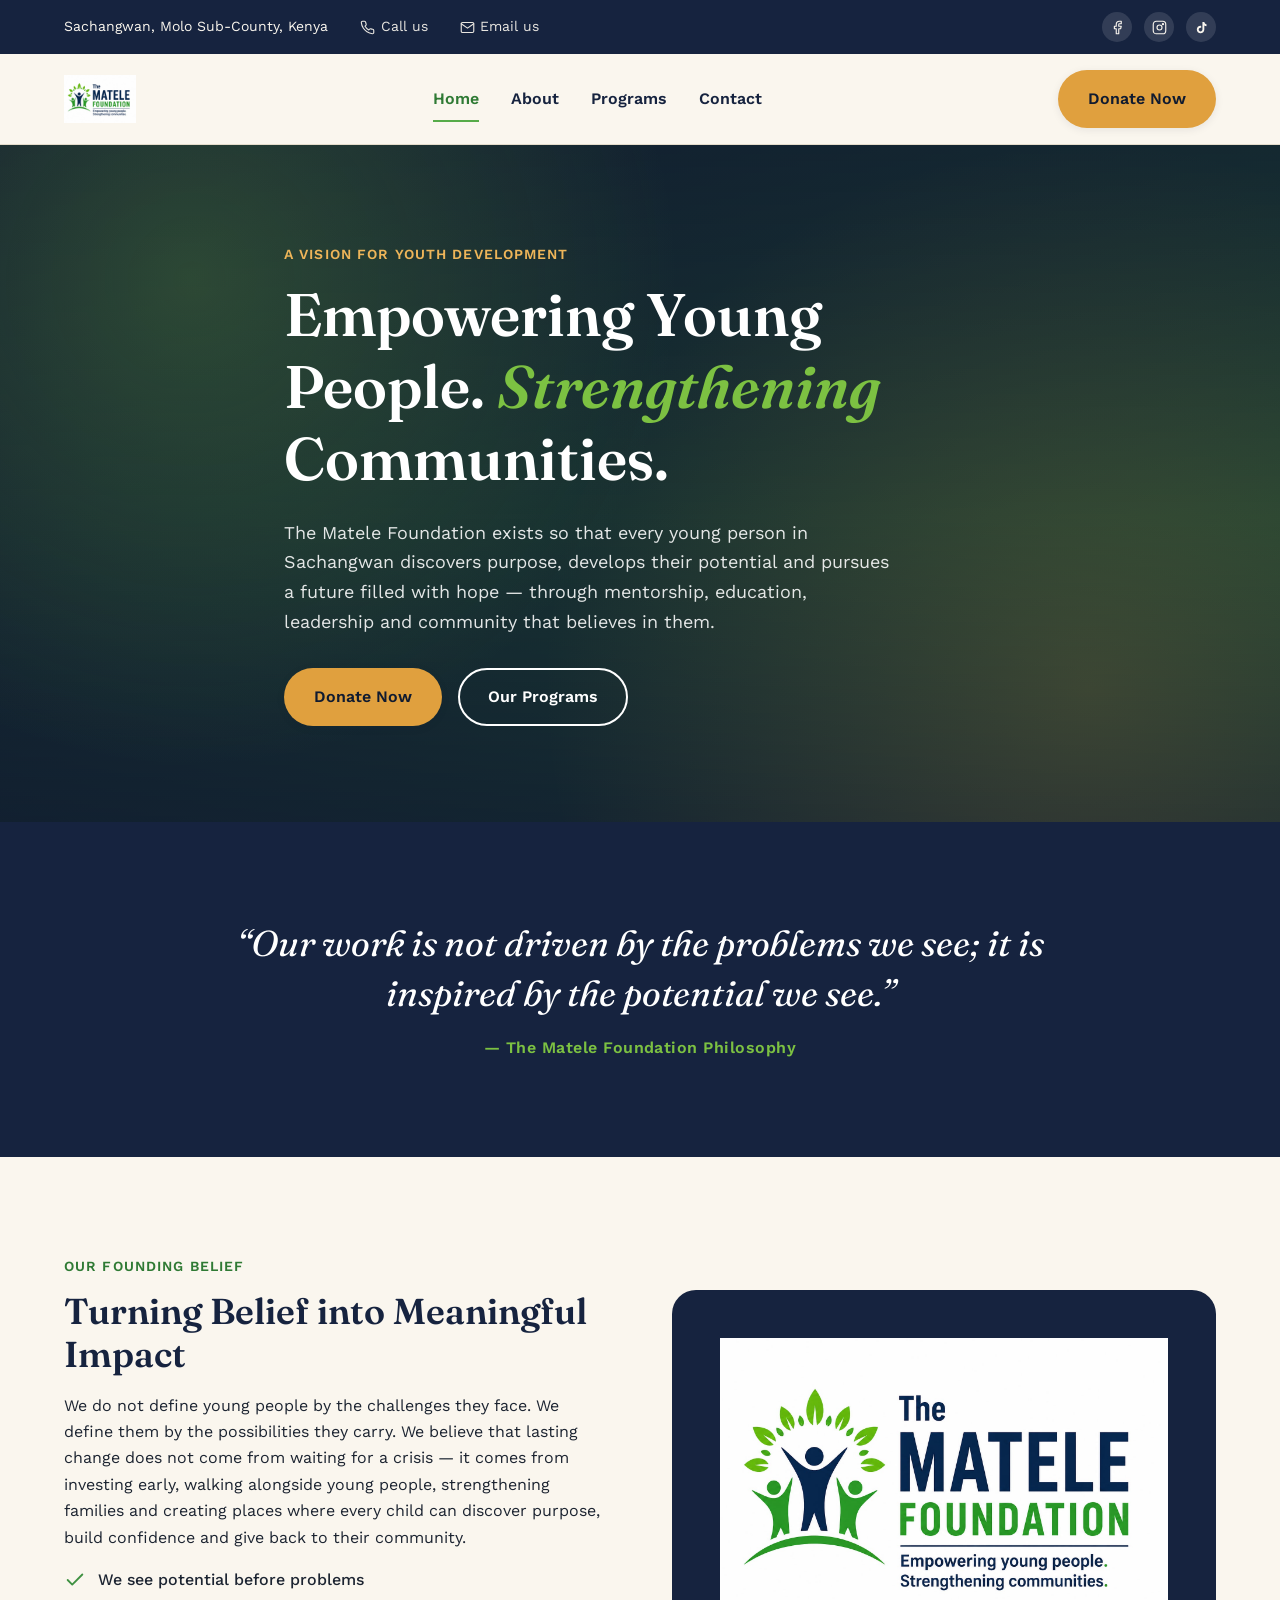
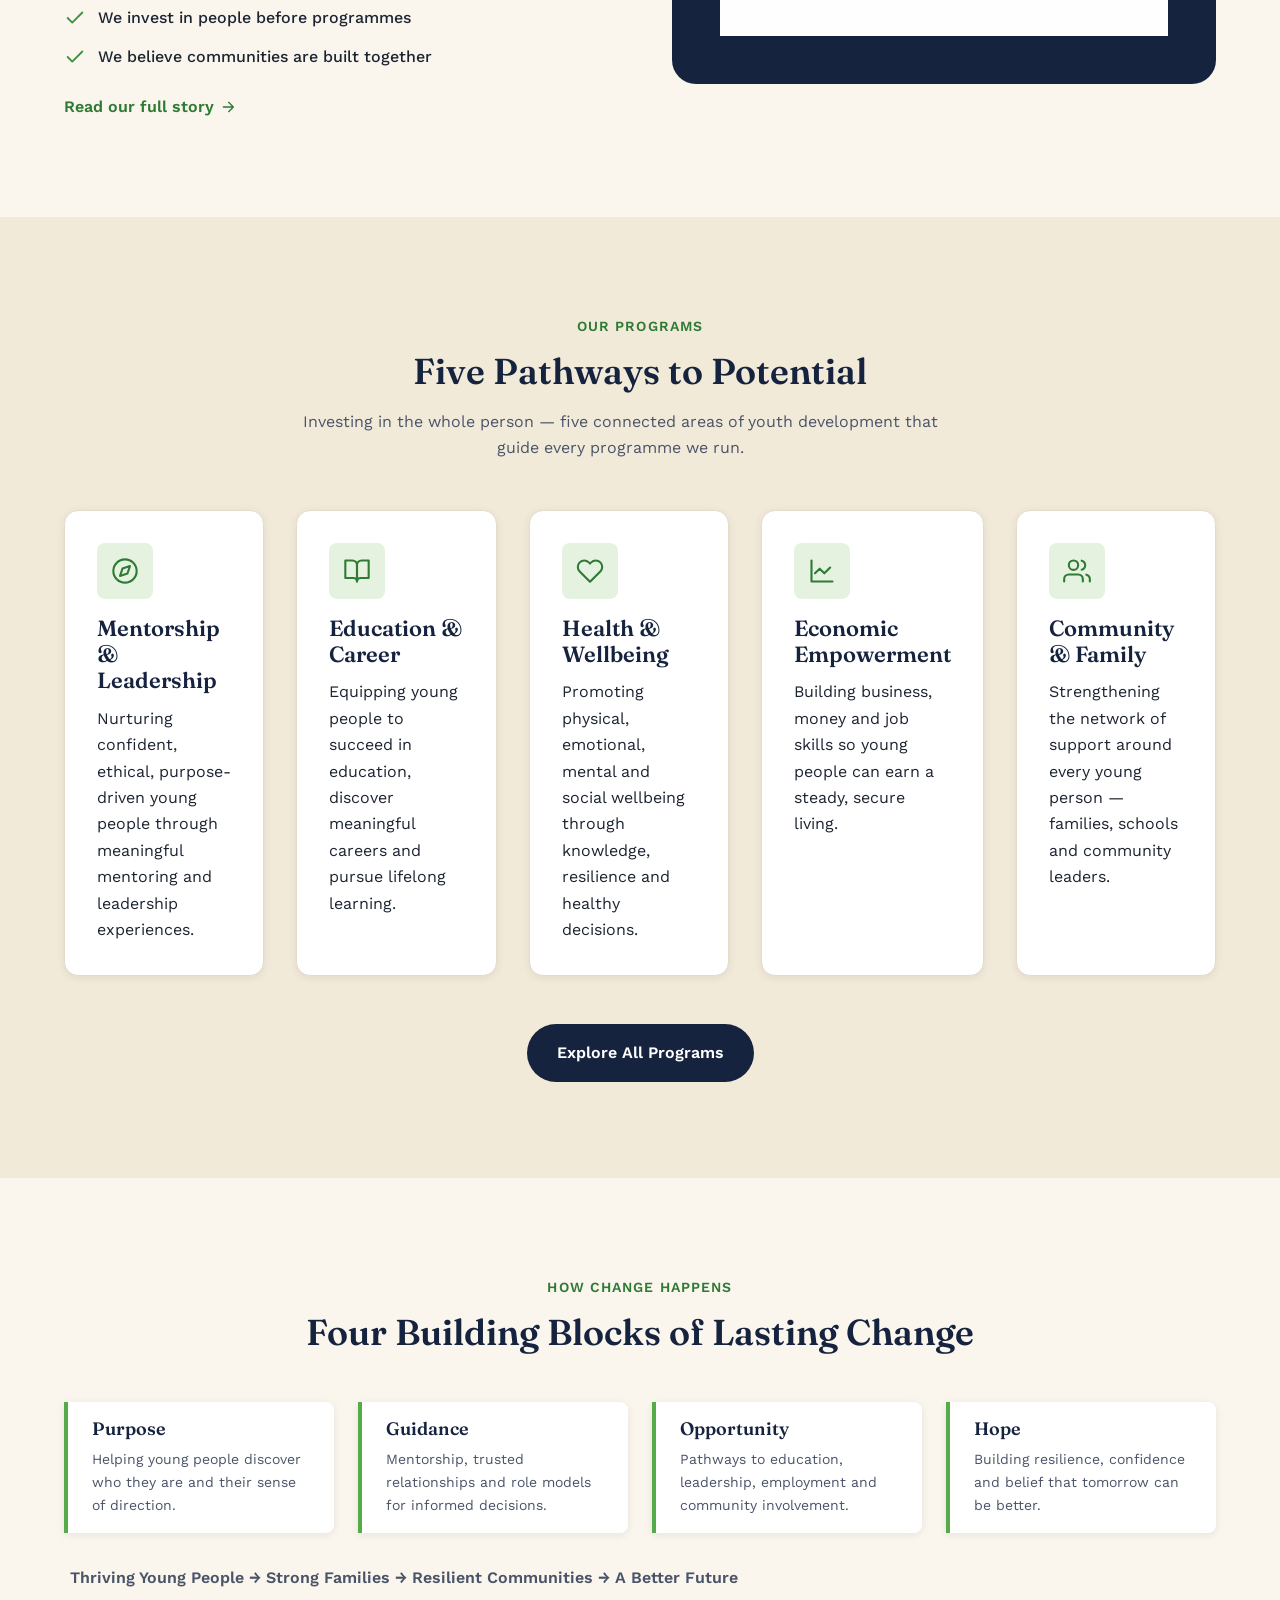
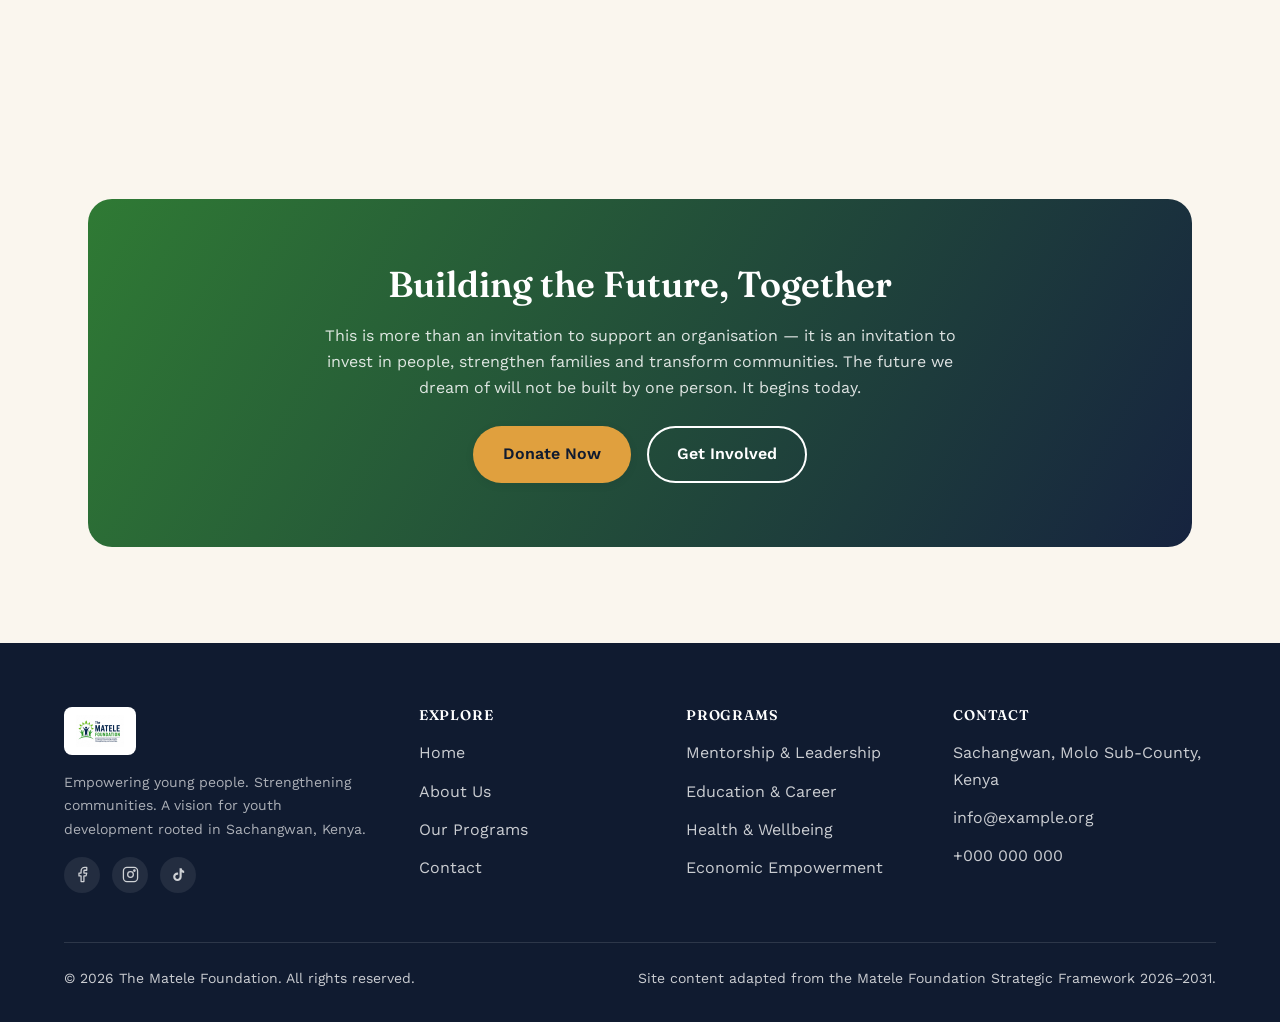
==== commit e9610377: "Simplify NGO/strategy jargon across site copy Replace terms like "Strategic Focus", "Desired Outcome" ====
--- a/index.html
+++ b/index.html
@@ -96,10 +96,10 @@
           <h2>Turning Belief into Meaningful Impact</h2>
           <p>
             We do not define young people by the challenges they face. We define them by the
-            possibilities they carry. We believe that lasting change is not created by responding
-            only when crises emerge &mdash; it is created by investing early, walking alongside
-            young people, strengthening families and creating environments where every child
-            can discover purpose, build confidence and contribute meaningfully to society.
+            possibilities they carry. We believe that lasting change does not come from waiting
+            for a crisis &mdash; it comes from investing early, walking alongside
+            young people, strengthening families and creating places where every child
+            can discover purpose, build confidence and give back to their community.
           </p>
           <ul class="check-list">
             <li>
@@ -132,7 +132,7 @@
           <span class="eyebrow">Our Programs</span>
           <h2>Five Pathways to Potential</h2>
           <p class="text-muted">
-            Investing in the whole person &mdash; five interconnected dimensions of youth
+            Investing in the whole person &mdash; five connected areas of youth
             development that guide every programme we run.
           </p>
         </div>
@@ -167,7 +167,7 @@
               <svg viewBox="0 0 24 24" fill="none" stroke="currentColor" stroke-width="1.8" stroke-linecap="round" stroke-linejoin="round"><path d="M3 3v18h18"/><path d="m19 9-5 5-4-4-4 4"/></svg>
             </div>
             <h3>Economic Empowerment</h3>
-            <p>Building entrepreneurial, financial and employability skills for meaningful, sustainable livelihoods.</p>
+            <p>Building business, money and job skills so young people can earn a steady, secure living.</p>
           </article>
 
           <article class="card reveal">
@@ -188,7 +188,7 @@
     <section>
       <div class="container">
         <div class="section-head center reveal">
-          <span class="eyebrow">Our Theory of Change</span>
+          <span class="eyebrow">How Change Happens</span>
           <h2>Four Building Blocks of Lasting Change</h2>
         </div>
         <div class="grid grid-4 reveal" style="gap: var(--space-4);">
@@ -202,7 +202,7 @@
           </div>
           <div class="mini-card">
             <h4>Opportunity</h4>
-            <p>Pathways to education, leadership, employment and civic participation.</p>
+            <p>Pathways to education, leadership, employment and community involvement.</p>
           </div>
           <div class="mini-card">
             <h4>Hope</h4>
@@ -210,7 +210,7 @@
           </div>
         </div>
         <p class="text-center text-muted reveal" style="margin-top: var(--space-5); font-weight: 600;">
-          Thriving Young People &rarr; Strong Families &rarr; Resilient Communities &rarr; Sustainable Development
+          Thriving Young People &rarr; Strong Families &rarr; Resilient Communities &rarr; A Better Future
         </p>
       </div>
     </section>
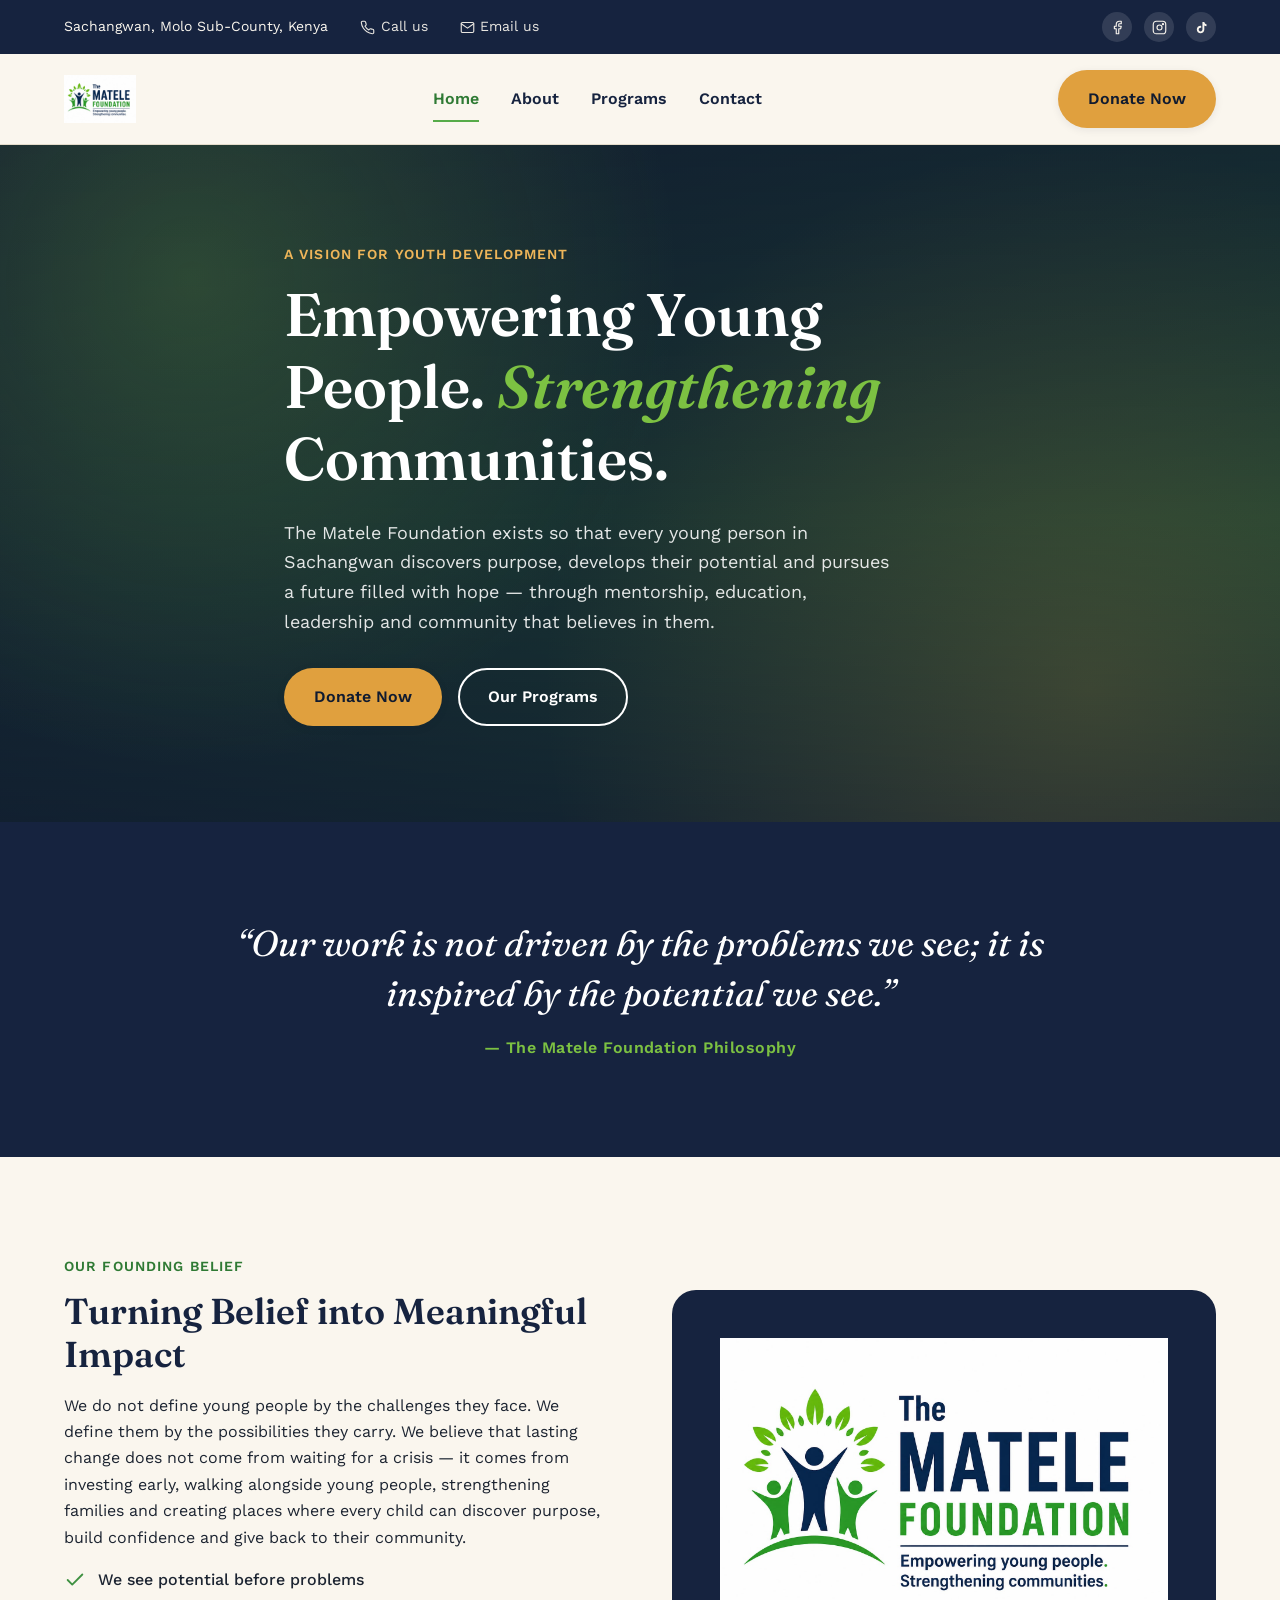
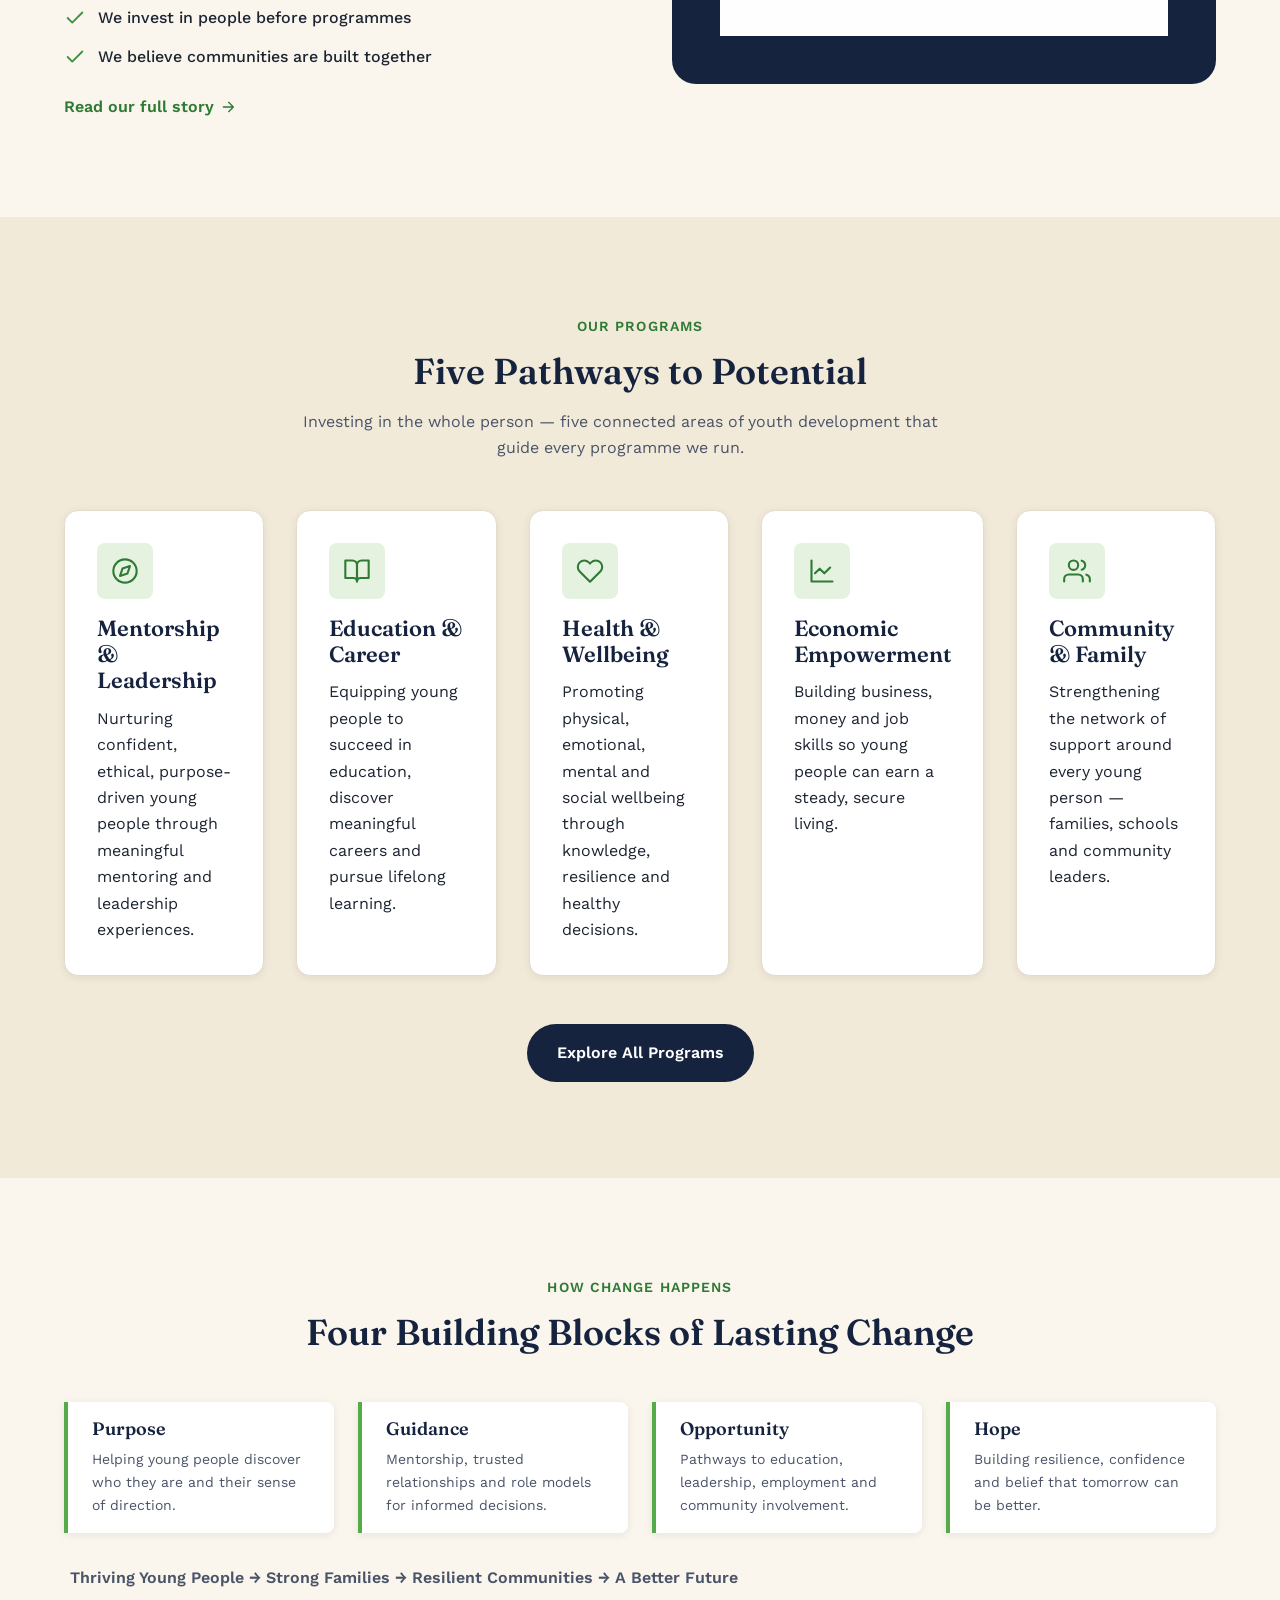
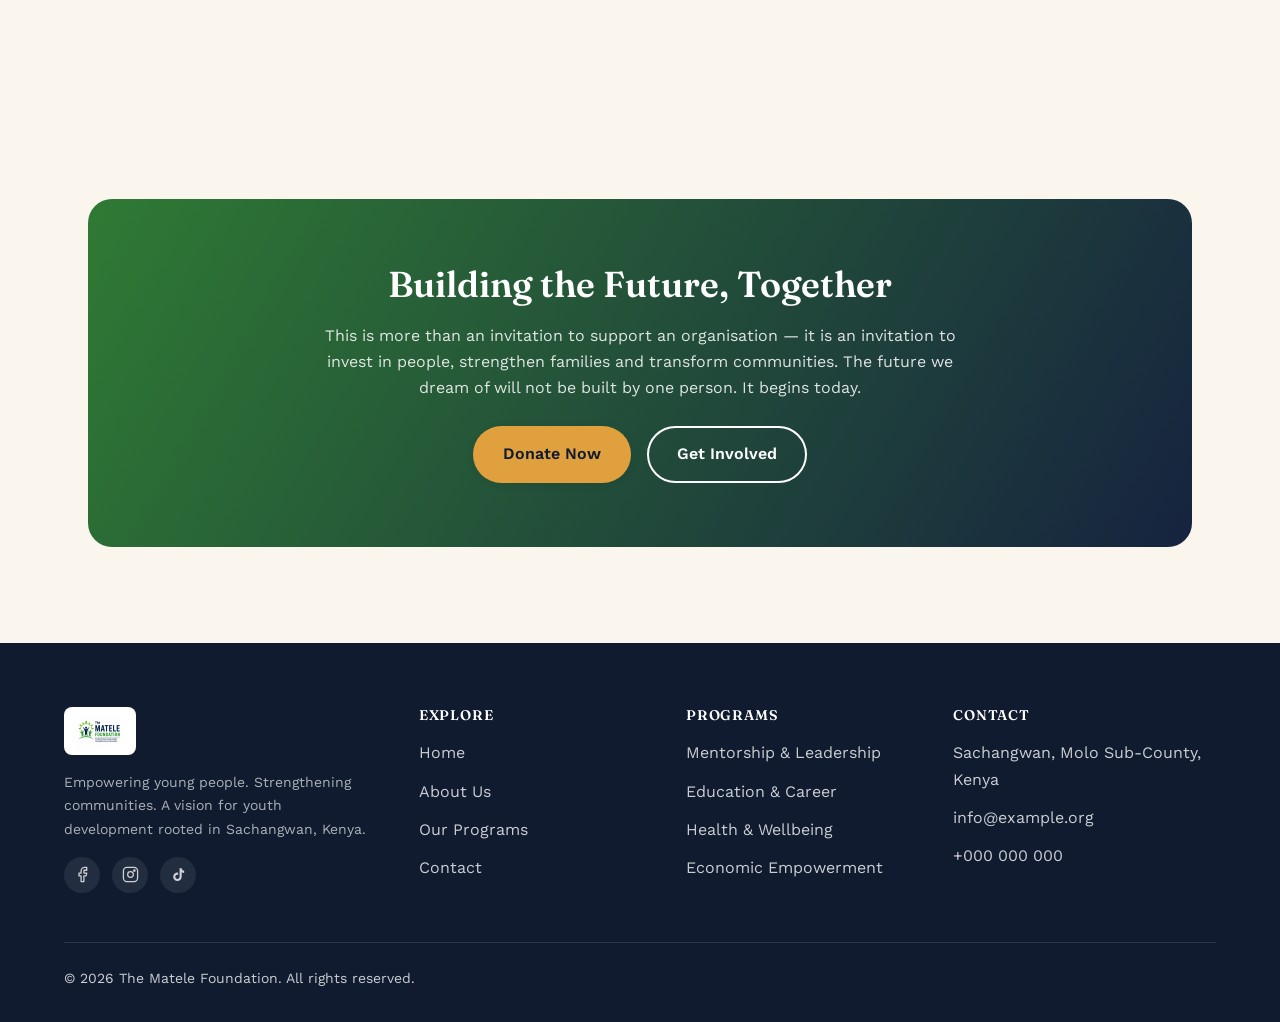
==== commit daf118e0: "Remove strategic framework attribution line; add staging deploy workflow Drop the footer line credit" ====
--- a/index.html
+++ b/index.html
@@ -275,7 +275,6 @@
       </div>
       <div class="footer-bottom">
         <span>&copy; <span id="year"></span> The Matele Foundation. All rights reserved.</span>
-        <span>Site content adapted from the Matele Foundation Strategic Framework 2026&ndash;2031.</span>
       </div>
     </div>
   </footer>
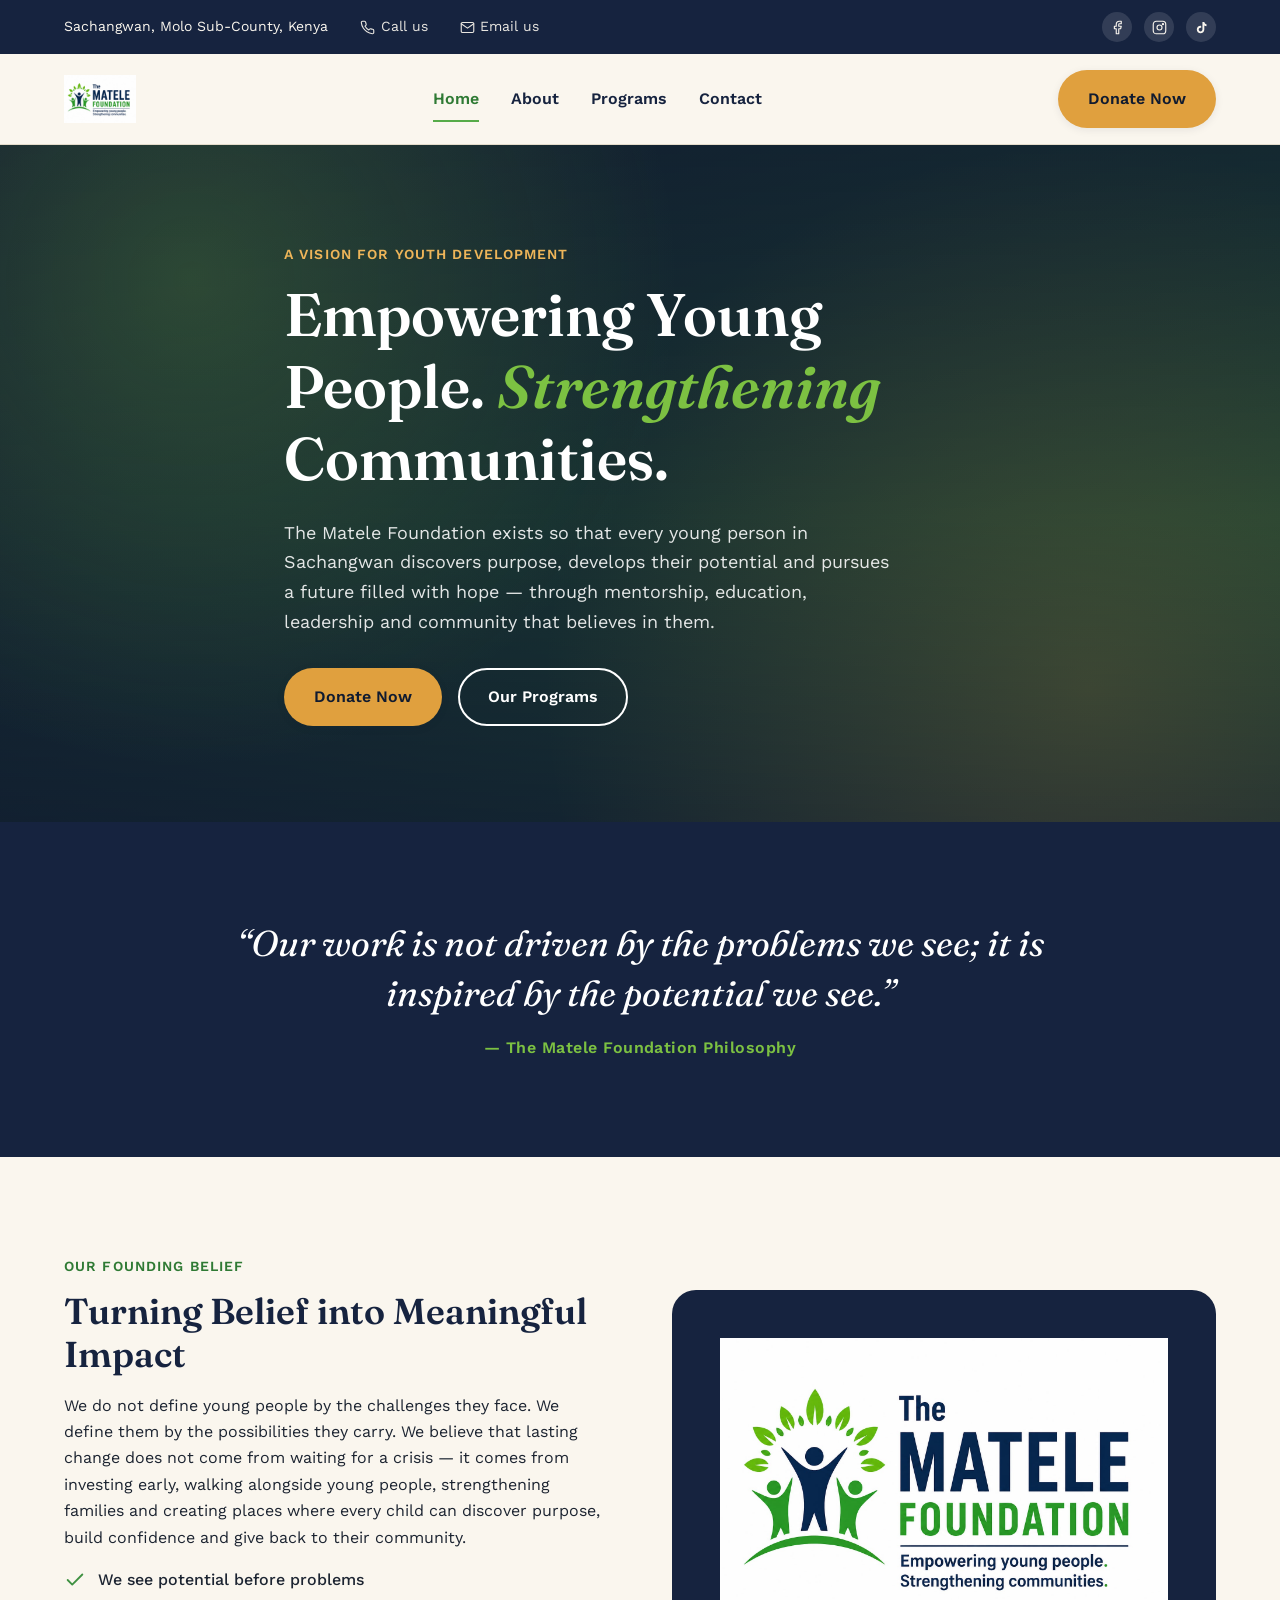
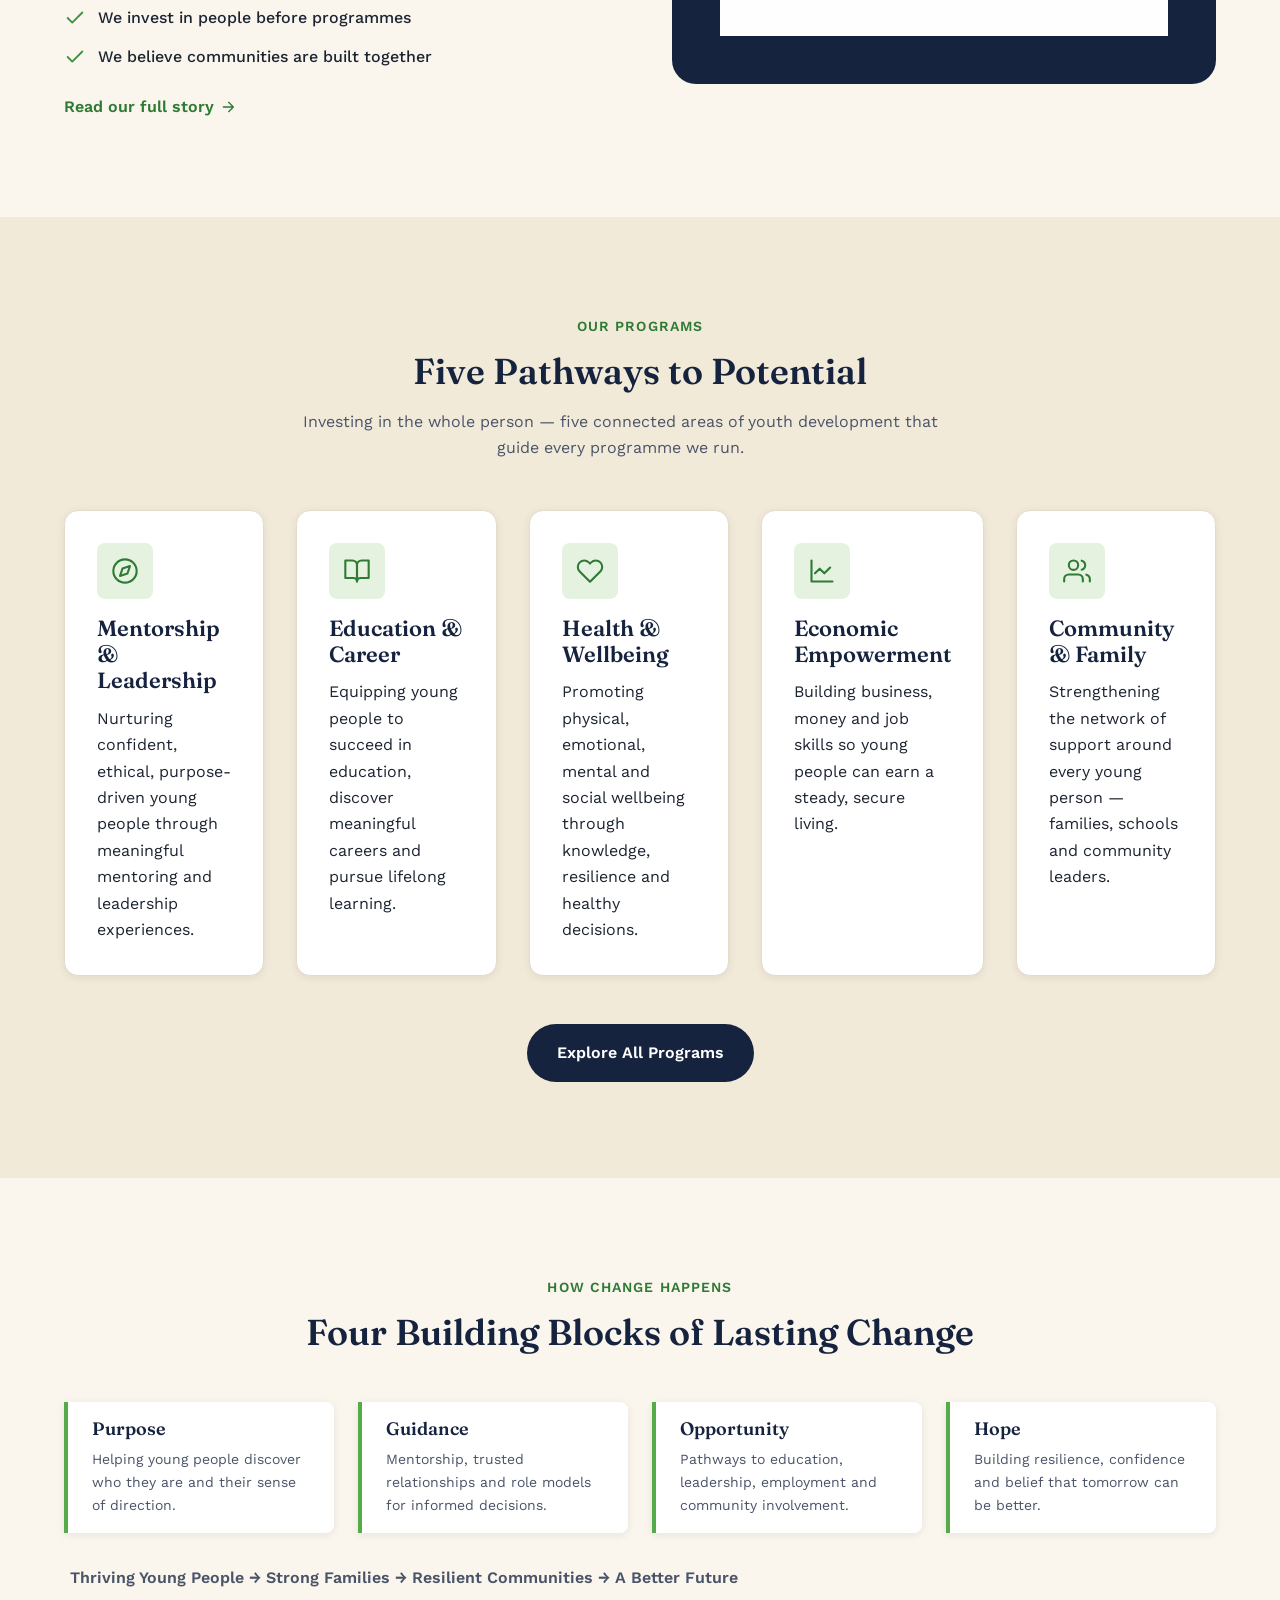
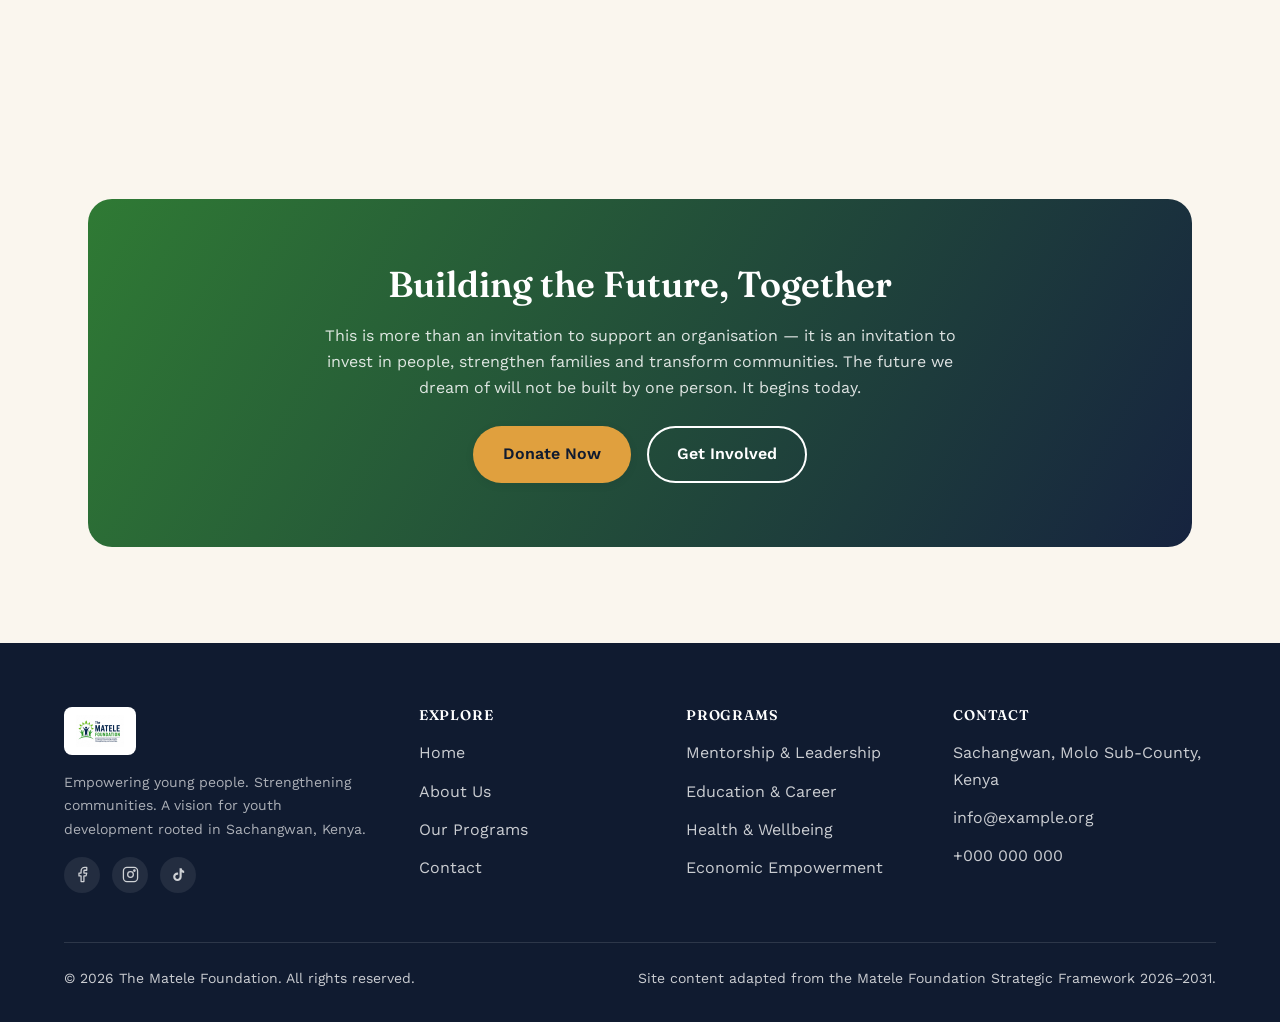
==== commit 9811e60b: "deploy: 7929e38f079dd65d423dc1ffb31d7114a9a7fe10" ====
--- a/index.html
+++ b/index.html
@@ -275,6 +275,7 @@
       </div>
       <div class="footer-bottom">
         <span>&copy; <span id="year"></span> The Matele Foundation. All rights reserved.</span>
+        <span>Site content adapted from the Matele Foundation Strategic Framework 2026&ndash;2031.</span>
       </div>
     </div>
   </footer>
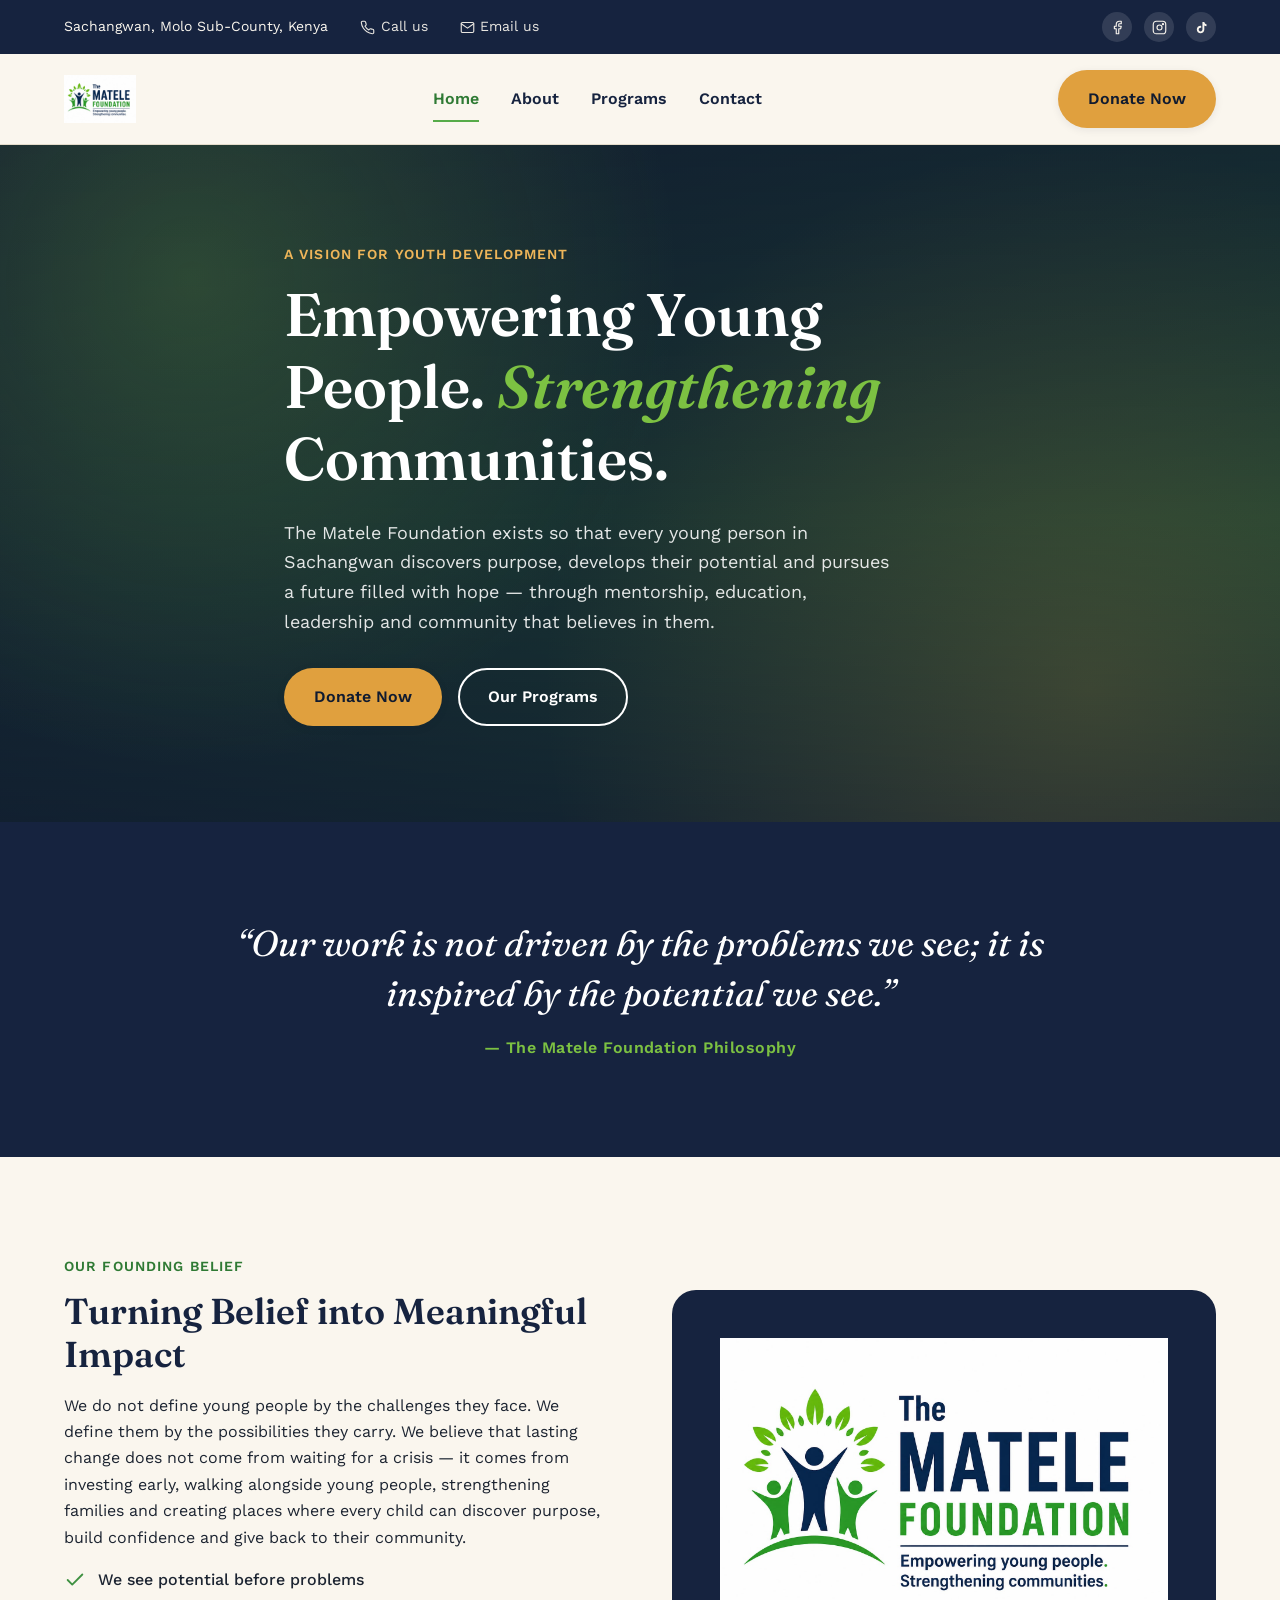
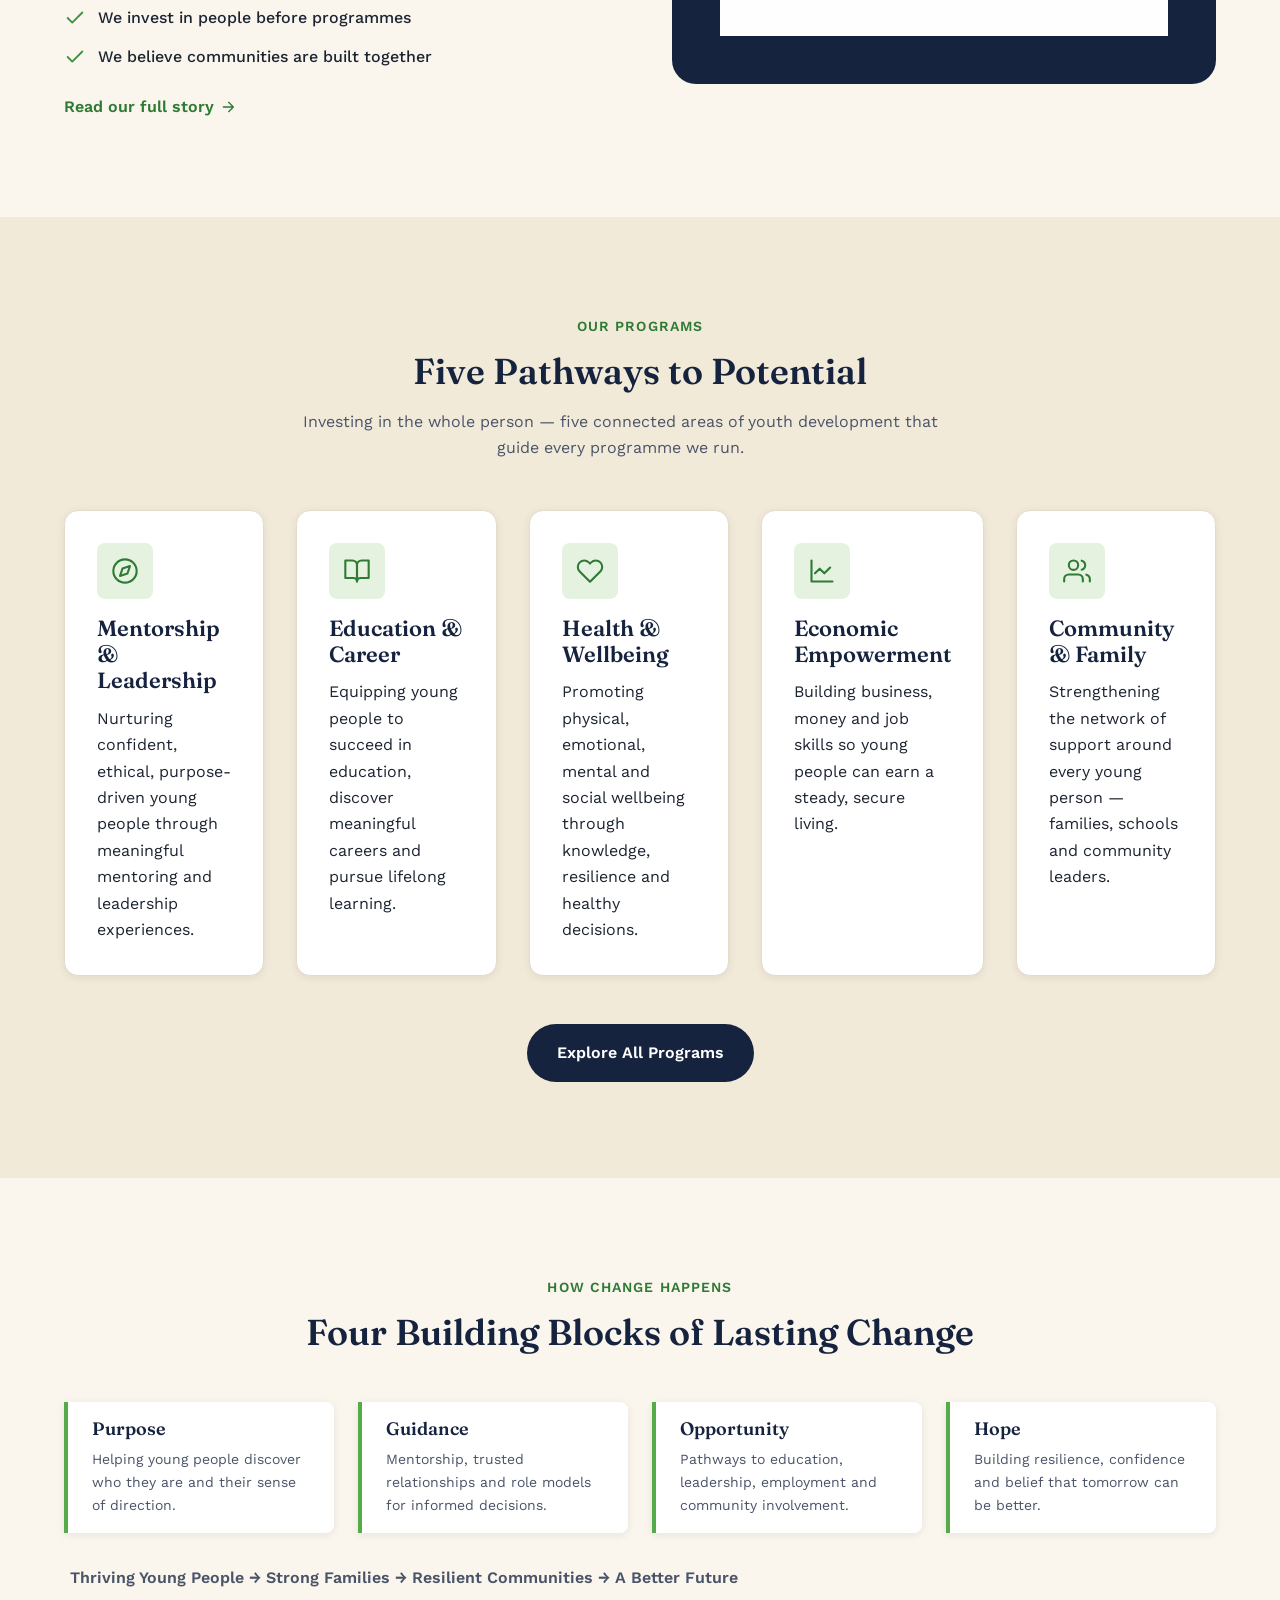
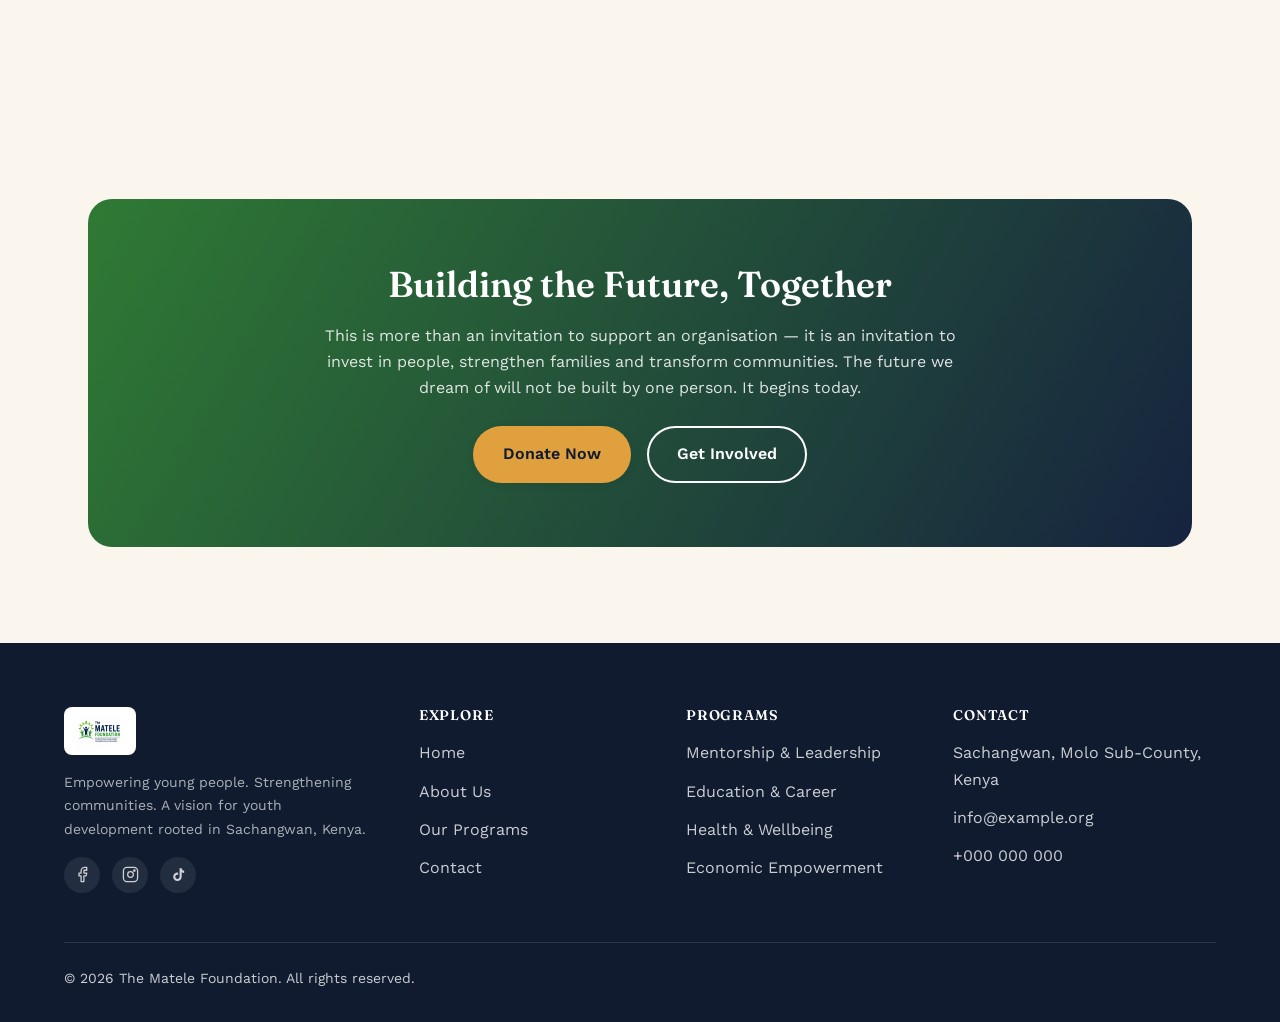
==== commit 5e02225e: "Merge develop: remove strategic framework attribution line Co-Authored-By: Claude Sonnet 5 <noreply@" ====
--- a/index.html
+++ b/index.html
@@ -275,7 +275,6 @@
       </div>
       <div class="footer-bottom">
         <span>&copy; <span id="year"></span> The Matele Foundation. All rights reserved.</span>
-        <span>Site content adapted from the Matele Foundation Strategic Framework 2026&ndash;2031.</span>
       </div>
     </div>
   </footer>
